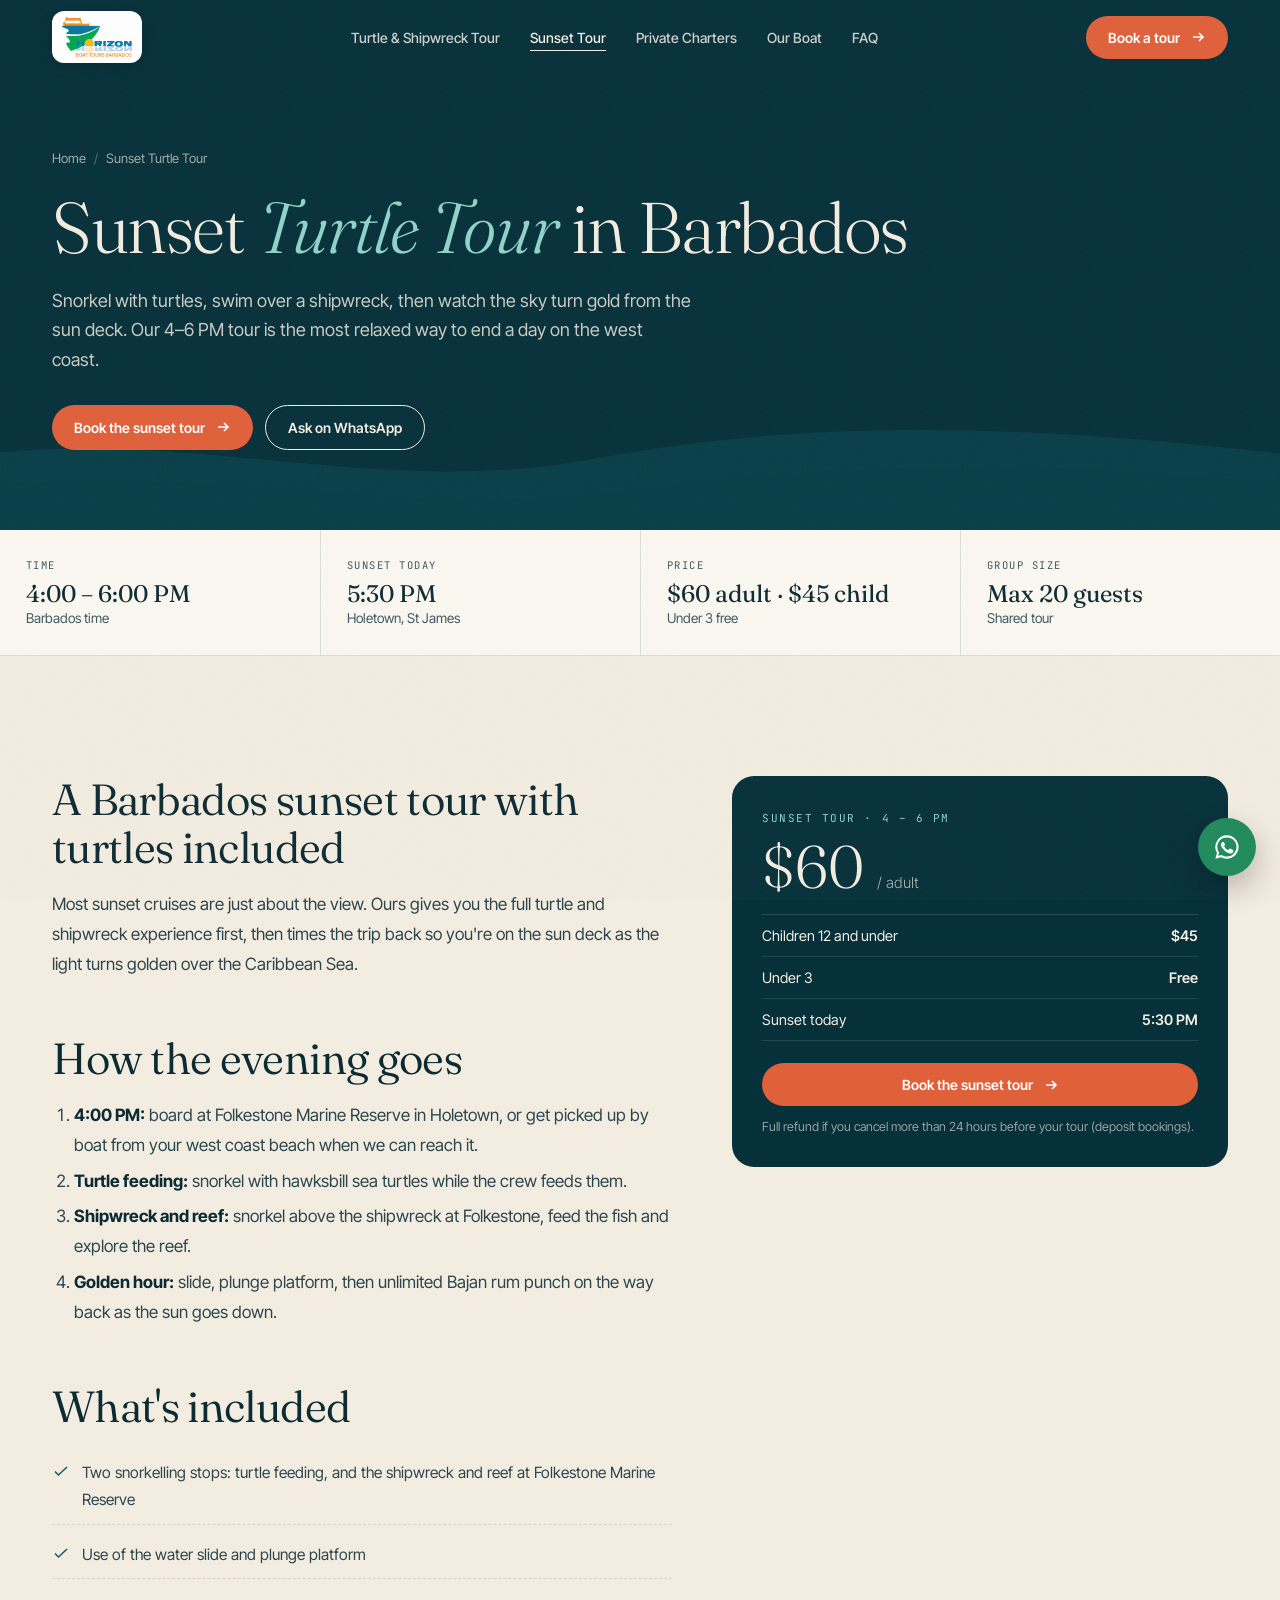
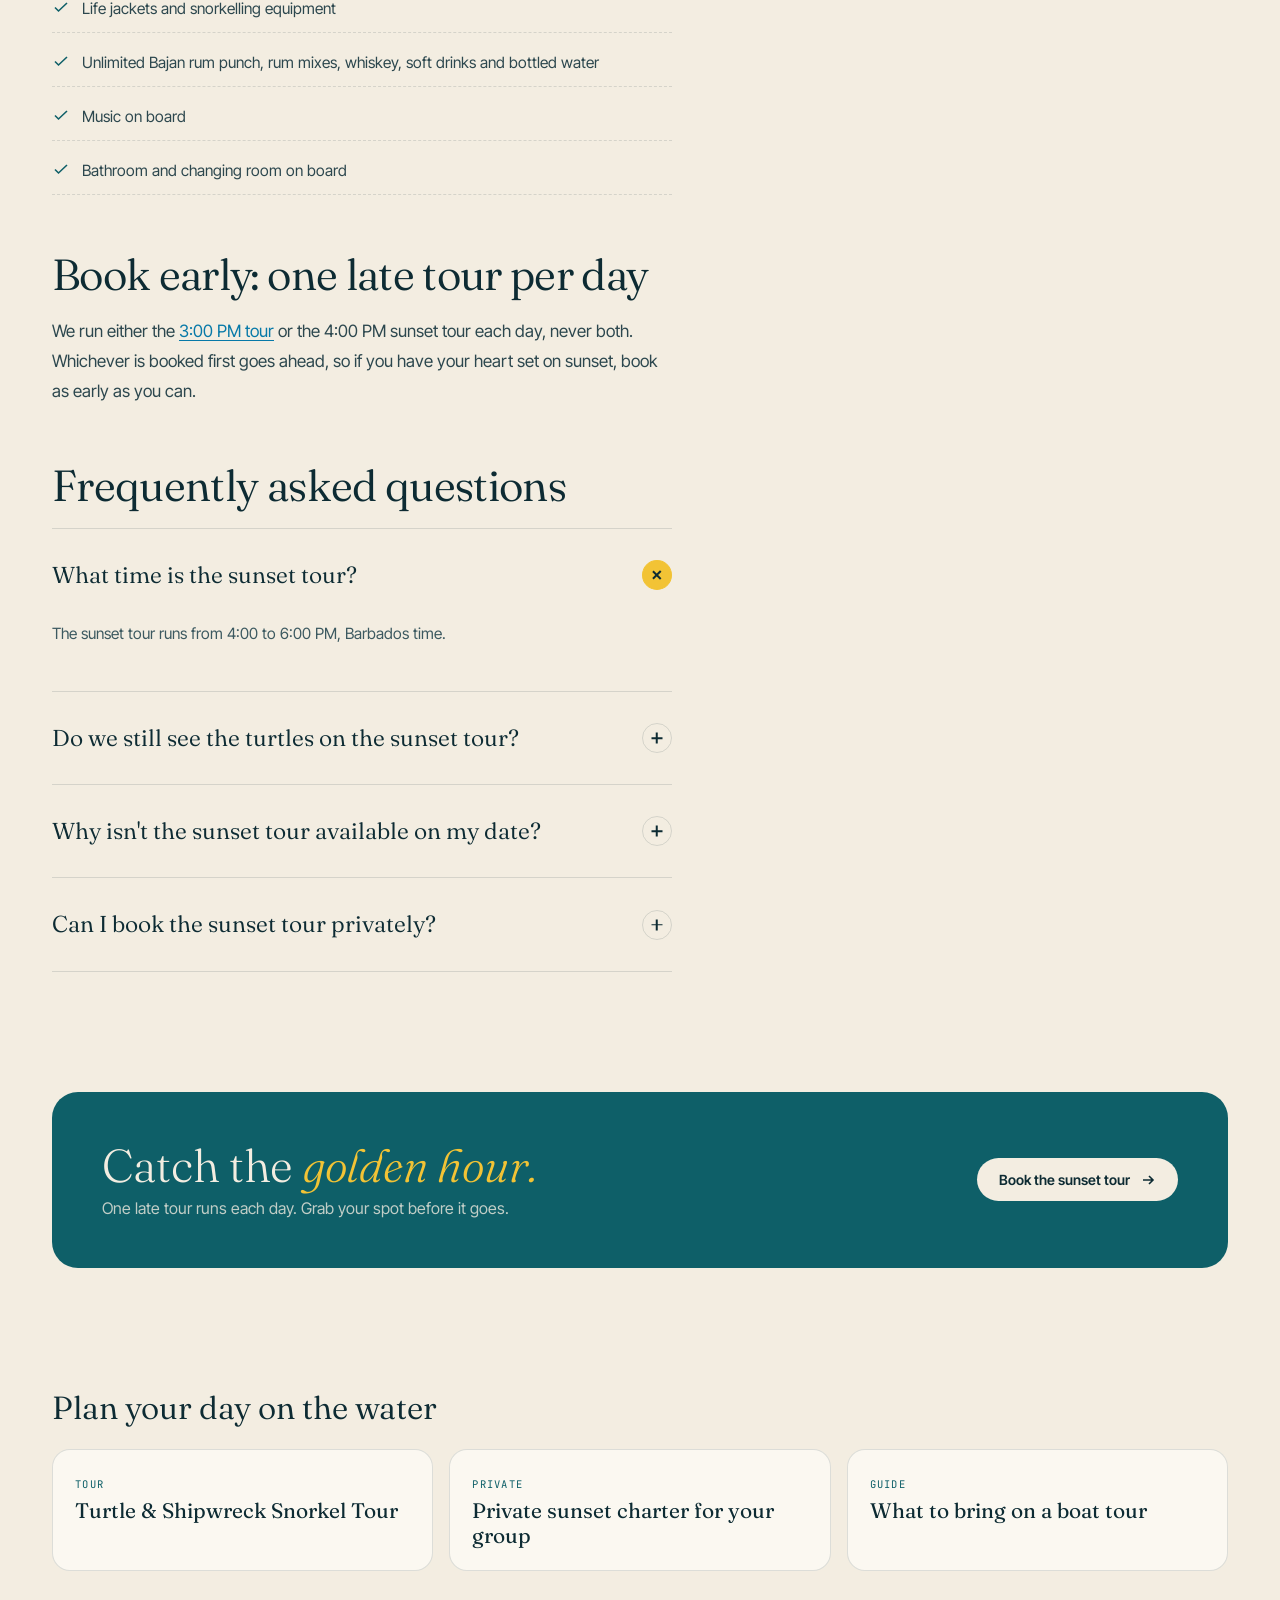
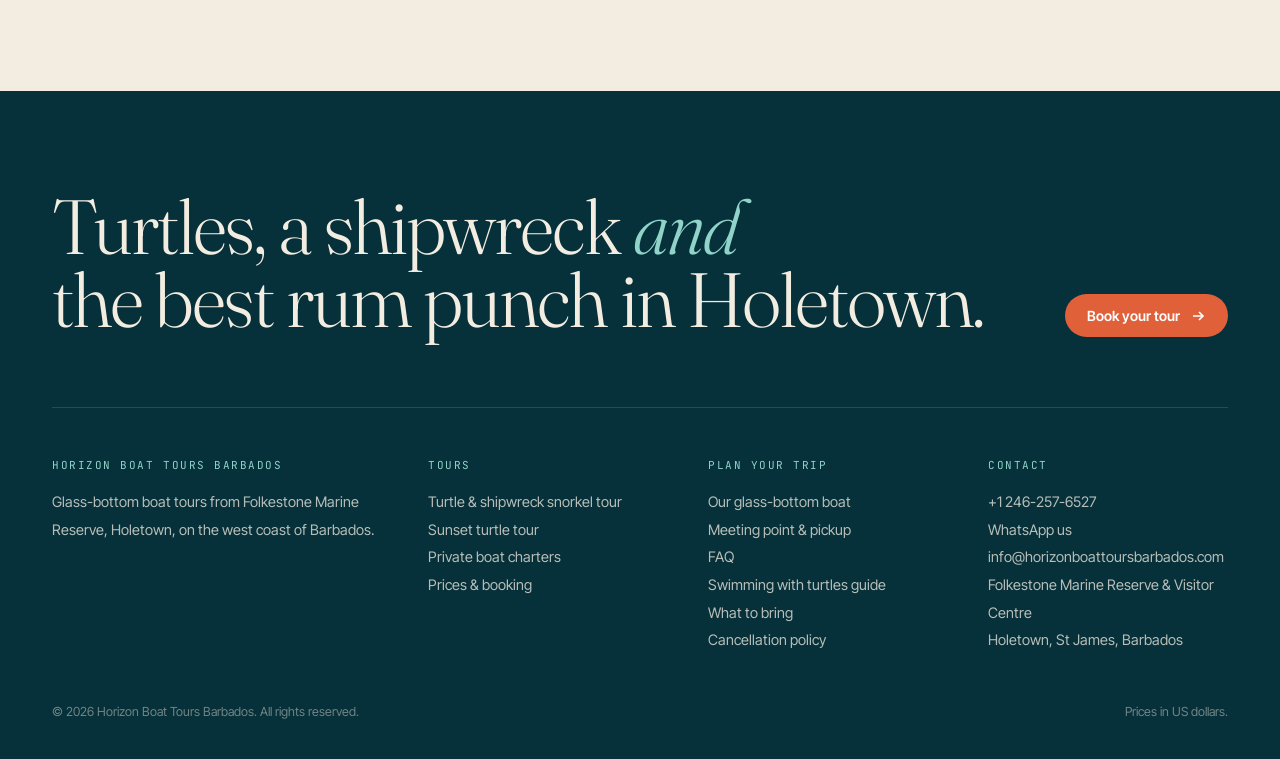
==== barbados-sunset-cruise/index.html @ 4009e737 "Add files via upload" ====
<!DOCTYPE html>
<html lang="en">
<head>
<meta charset="UTF-8">
<meta name="viewport" content="width=device-width, initial-scale=1">
<title>Sunset Boat Tour Barbados | Turtles &amp; Golden Hour, 4–6 PM</title>
<meta name="description" content="Barbados sunset boat tour from Holetown: snorkel with turtles and a shipwreck, then golden hour with unlimited rum punch. 4–6 PM, $60 per adult.">
<meta name="robots" content="noindex,follow">
<link rel="canonical" href="https://www.horizonboattoursbarbados.com/barbados-sunset-cruise/">
<meta property="og:type" content="website">
<meta property="og:site_name" content="Horizon Boat Tours Barbados">
<meta property="og:title" content="Sunset Boat Tour Barbados | Turtles &amp; Golden Hour, 4–6 PM">
<meta property="og:description" content="Barbados sunset boat tour from Holetown: snorkel with turtles and a shipwreck, then golden hour with unlimited rum punch. 4–6 PM, $60 per adult.">
<meta property="og:url" content="https://www.horizonboattoursbarbados.com/barbados-sunset-cruise/">
<meta property="og:image" content="https://www.horizonboattoursbarbados.com/assets/img/og-horizon-boat-tours-barbados.jpg">
<meta property="og:locale" content="en_US">
<meta name="twitter:card" content="summary_large_image">
<meta name="theme-color" content="#06303A">
<link rel="icon" href="../favicon.ico" sizes="any">
<link rel="icon" type="image/png" sizes="32x32" href="../assets/img/icon-32.png">
<link rel="apple-touch-icon" href="../assets/img/icon-180.png">
<link rel="manifest" href="../site.webmanifest">
<link rel="preconnect" href="https://fonts.googleapis.com">
<link rel="preconnect" href="https://fonts.gstatic.com" crossorigin>
<link href="https://fonts.googleapis.com/css2?family=Fraunces:ital,opsz,wght@0,9..144,300;0,9..144,350;0,9..144,400;1,9..144,300;1,9..144,350;1,9..144,400&family=Inter+Tight:wght@400;500;600&family=JetBrains+Mono:wght@400;500&display=swap" rel="stylesheet">
<link rel="stylesheet" href="../assets/css/style.css">
<script type="application/ld+json">{"@context": "https://schema.org", "@graph": [{"@type": "LocalBusiness", "@id": "https://www.horizonboattoursbarbados.com/#business", "name": "Horizon Boat Tours Barbados", "url": "https://www.horizonboattoursbarbados.com/", "logo": "https://www.horizonboattoursbarbados.com/assets/img/horizon-boat-tours-barbados-logo.png", "image": ["https://www.horizonboattoursbarbados.com/assets/img/glass-bottom-boat-holetown-barbados.jpg"], "description": "Glass-bottom boat tours in Holetown, Barbados: turtle feeding, shipwreck and reef snorkelling, sunset tours and private boat charters for up to 40 guests.", "telephone": "+12462576527", "email": "info@horizonboattoursbarbados.com", "priceRange": "$$", "address": {"@type": "PostalAddress", "streetAddress": "Folkestone Marine Reserve & Visitor Centre", "addressLocality": "Holetown", "addressRegion": "St James", "addressCountry": "BB"}, "geo": {"@type": "GeoCoordinates", "latitude": 13.1856, "longitude": -59.6406}, "areaServed": "West coast of Barbados"}, {"@type": "TouristTrip", "name": "Sunset Turtle & Snorkel Tour, Barbados", "description": "4–6 PM glass-bottom boat tour from Holetown with turtle feeding, shipwreck snorkelling and sunset on the sun deck.", "provider": {"@id": "https://www.horizonboattoursbarbados.com/#business"}, "url": "https://www.horizonboattoursbarbados.com/barbados-sunset-cruise/", "offers": [{"@type": "Offer", "name": "Adult", "price": "60", "priceCurrency": "USD", "url": "https://www.horizonboattoursbarbados.com/book/?tour=shared&slot=3"}, {"@type": "Offer", "name": "Child (12 and under)", "price": "45", "priceCurrency": "USD", "url": "https://www.horizonboattoursbarbados.com/book/?tour=shared&slot=3"}]}, {"@type": "BreadcrumbList", "itemListElement": [{"@type": "ListItem", "position": 1, "name": "Home", "item": "https://www.horizonboattoursbarbados.com/"}, {"@type": "ListItem", "position": 2, "name": "Sunset Turtle Tour", "item": "https://www.horizonboattoursbarbados.com/barbados-sunset-cruise/"}]}, {"@type": "FAQPage", "mainEntity": [{"@type": "Question", "name": "What time is the sunset tour?", "acceptedAnswer": {"@type": "Answer", "text": "The sunset tour runs from 4:00 to 6:00 PM, Barbados time."}}, {"@type": "Question", "name": "Do we still see the turtles on the sunset tour?", "acceptedAnswer": {"@type": "Answer", "text": "Yes. The sunset tour includes both snorkel stops: turtle feeding and the shipwreck and reef at Folkestone Marine Reserve."}}, {"@type": "Question", "name": "Why isn't the sunset tour available on my date?", "acceptedAnswer": {"@type": "Answer", "text": "The 3 PM tour and the 4 PM sunset tour can't run on the same day. If the 3 PM tour is already booked for your date, the sunset tour isn't available, so book early."}}, {"@type": "Question", "name": "Can I book the sunset tour privately?", "acceptedAnswer": {"@type": "Answer", "text": "Yes. Private charters can be timed for sunset. See our private charter prices."}}]}]}</script>
</head>
<body>
<a class="skip" href="#main">Skip to content</a>
<div class="toast" id="toast" role="status" aria-live="polite"></div>
<nav id="nav" aria-label="Main"><div class="wrap nav-in">
  <a href="../" class="logo-chip" aria-label="Horizon Boat Tours Barbados, home"><img src="../assets/img/logo-480.webp" alt="Horizon Boat Tours Barbados logo" width="480" height="274"></a>
  <div class="links"><a href="../barbados-turtle-snorkeling-tour/">Turtle & Shipwreck Tour</a><a href="../barbados-sunset-cruise/" aria-current="page">Sunset Tour</a><a href="../private-boat-charter-barbados/">Private Charters</a><a href="../glass-bottom-boat-barbados/">Our Boat</a><a href="../faq/">FAQ</a></div>
  <a href="../book/" class="btn btn-coral">Book a tour <svg viewBox="0 0 16 16" fill="none" stroke="currentColor" stroke-width="1.6" aria-hidden="true"><path d="M3 8h10M9 4l4 4-4 4"/></svg></a>
  <button class="burger" type="button" aria-label="Open menu" aria-expanded="false" aria-controls="mmenu"><i></i><i></i><i></i></button>
</div></nav>
<div class="mmenu" id="mmenu"><a href="../">Home</a><a href="../barbados-turtle-snorkeling-tour/">Turtle & Shipwreck Tour</a><a href="../barbados-sunset-cruise/">Sunset Tour</a><a href="../private-boat-charter-barbados/">Private Charters</a><a href="../glass-bottom-boat-barbados/">Our Boat</a><a href="../faq/">FAQ</a><a href="../folkestone-marine-reserve-meeting-point/">Meeting Point</a><a href="../guides/swimming-with-turtles-barbados/">Turtle guide</a><a href="../book/" class="btn btn-coral">Book a tour <svg viewBox="0 0 16 16" fill="none" stroke="currentColor" stroke-width="1.6" aria-hidden="true"><path d="M3 8h10M9 4l4 4-4 4"/></svg></a></div>
<main id="main">
<header class="phero"><svg class="bgw" viewBox="0 0 1440 160" preserveAspectRatio="none" aria-hidden="true"><path class="wave" d="M-60 90 C 180 50, 420 130, 660 90 S 1140 50, 1500 90 L1500 160 L-60 160 Z" fill="#0E5F68" opacity=".6"/><path class="wave" d="M-60 120 C 200 90, 460 150, 720 120 S 1200 90, 1500 120 L1500 160 L-60 160 Z" fill="#0A4A52"/></svg><div class="wrap"><div><nav class="bc" aria-label="Breadcrumb"><ol class="crumbs"><li><a href="../">Home</a></li><li aria-current="page">Sunset Turtle Tour</li></ol></nav><h1>Sunset <em>Turtle Tour</em> in Barbados</h1><p class="lede">Snorkel with turtles, swim over a shipwreck, then watch the sky turn gold from the sun deck. Our 4–6 PM tour is the most relaxed way to end a day on the west coast.</p><div class=ctas><a href="../book/?tour=shared&slot=3" class="btn btn-coral">Book the sunset tour <svg viewBox="0 0 16 16" fill="none" stroke="currentColor" stroke-width="1.6" aria-hidden="true"><path d="M3 8h10M9 4l4 4-4 4"/></svg></a><a href="#" data-wa class="btn btn-line">Ask on WhatsApp</a></div></div></div></header><section class="facts">
 <div><small>Time</small><b>4:00 – 6:00 PM</b><span>Barbados time</span></div>
 <div><small>Sunset today</small><b data-sunset>--:--</b><span>Holetown, St James</span></div>
 <div><small>Price</small><b>$60 adult · $45 child</b><span>Under 3 free</span></div>
 <div><small>Group size</small><b>Max 20 guests</b><span>Shared tour</span></div>
</section>
<section class="sec"><div class="wrap two-col">
 <article class="prose">
  <h2>A Barbados sunset tour with turtles included</h2>
  <p>Most sunset cruises are just about the view. Ours gives you the full turtle and shipwreck experience first, then times the trip back so you're on the sun deck as the light turns golden over the Caribbean Sea.</p>
  <h2>How the evening goes</h2>
  <ol>
   <li><strong>4:00 PM:</strong> board at Folkestone Marine Reserve in Holetown, or get picked up by boat from your west coast beach when we can reach it.</li>
   <li><strong>Turtle feeding:</strong> snorkel with hawksbill sea turtles while the crew feeds them.</li>
   <li><strong>Shipwreck and reef:</strong> snorkel above the shipwreck at Folkestone, feed the fish and explore the reef.</li>
   <li><strong>Golden hour:</strong> slide, plunge platform, then unlimited Bajan rum punch on the way back as the sun goes down.</li>
  </ol>
  <h2>What's included</h2>
  <ul class="ticks"><li><svg viewBox="0 0 18 18" fill="none" stroke="currentColor" stroke-width="1.6" aria-hidden="true"><path d="M3 9.5l3.5 3.5L15 5"/></svg><span>Two snorkelling stops: turtle feeding, and the shipwreck and reef at Folkestone Marine Reserve</span></li><li><svg viewBox="0 0 18 18" fill="none" stroke="currentColor" stroke-width="1.6" aria-hidden="true"><path d="M3 9.5l3.5 3.5L15 5"/></svg><span>Use of the water slide and plunge platform</span></li><li><svg viewBox="0 0 18 18" fill="none" stroke="currentColor" stroke-width="1.6" aria-hidden="true"><path d="M3 9.5l3.5 3.5L15 5"/></svg><span>Life jackets and snorkelling equipment</span></li><li><svg viewBox="0 0 18 18" fill="none" stroke="currentColor" stroke-width="1.6" aria-hidden="true"><path d="M3 9.5l3.5 3.5L15 5"/></svg><span>Unlimited Bajan rum punch, rum mixes, whiskey, soft drinks and bottled water</span></li><li><svg viewBox="0 0 18 18" fill="none" stroke="currentColor" stroke-width="1.6" aria-hidden="true"><path d="M3 9.5l3.5 3.5L15 5"/></svg><span>Music on board</span></li><li><svg viewBox="0 0 18 18" fill="none" stroke="currentColor" stroke-width="1.6" aria-hidden="true"><path d="M3 9.5l3.5 3.5L15 5"/></svg><span>Bathroom and changing room on board</span></li></ul>
  <h2>Book early: one late tour per day</h2>
  <p>We run either the <a href="../barbados-turtle-snorkeling-tour/">3:00 PM tour</a> or the 4:00 PM sunset tour each day, never both. Whichever is booked first goes ahead, so if you have your heart set on sunset, book as early as you can.</p>
  <h2>Frequently asked questions</h2>
  <div class="faq"><div class="qa"><button type="button">What time is the sunset tour?<i aria-hidden="true"></i></button><div class="a"><div><p>The sunset tour runs from 4:00 to 6:00 PM, Barbados time.</p></div></div></div><div class="qa"><button type="button">Do we still see the turtles on the sunset tour?<i aria-hidden="true"></i></button><div class="a"><div><p>Yes. The sunset tour includes both snorkel stops: turtle feeding and the shipwreck and reef at Folkestone Marine Reserve.</p></div></div></div><div class="qa"><button type="button">Why isn&#x27;t the sunset tour available on my date?<i aria-hidden="true"></i></button><div class="a"><div><p>The 3 PM tour and the 4 PM sunset tour can't run on the same day. If the 3 PM tour is already booked for your date, the sunset tour isn't available, so book early.</p></div></div></div><div class="qa"><button type="button">Can I book the sunset tour privately?<i aria-hidden="true"></i></button><div class="a"><div><p>Yes. Private charters can be timed for sunset. See our private charter prices.</p></div></div></div></div>
 </article>
 <aside class="side">
  <div class="price-card rv"><span class="mono">Sunset tour · 4 – 6 PM</span><div class="big">$60 <small>/ adult</small></div>
   <ul><li><span>Children 12 and under</span><b>$45</b></li><li><span>Under 3</span><b>Free</b></li><li><span>Sunset today</span><b data-sunset>--:--</b></li></ul>
   <a href="../book/?tour=shared&slot=3" class="btn btn-coral">Book the sunset tour <svg viewBox="0 0 16 16" fill="none" stroke="currentColor" stroke-width="1.6" aria-hidden="true"><path d="M3 8h10M9 4l4 4-4 4"/></svg></a><p class="note">Full refund if you cancel more than 24 hours before your tour (deposit bookings).</p></div>
 </aside>
</div></section><section class="sec" style="padding-top:0"><div class="wrap"><div class="cta-band rv"><div><h2>Catch the <em>golden hour.</em></h2><p>One late tour runs each day. Grab your spot before it goes.</p></div><a href="../book/?tour=shared&slot=3" class="btn" style="background:var(--sand);color:var(--ink)">Book the sunset tour <svg viewBox="0 0 16 16" fill="none" stroke="currentColor" stroke-width="1.6" aria-hidden="true"><path d="M3 8h10M9 4l4 4-4 4"/></svg></a></div></div></section><section class="sec" style="padding-top:0"><div class="wrap"><h2 class="sr" style="font-family:var(--serif);font-weight:350;font-size:32px;margin-bottom:22px">Plan your day on the water</h2><div class="related"><a href="../barbados-turtle-snorkeling-tour/"><small>Tour</small><b>Turtle &amp; Shipwreck Snorkel Tour</b></a><a href="../private-boat-charter-barbados/"><small>Private</small><b>Private sunset charter for your group</b></a><a href="../guides/what-to-bring-on-a-boat-tour-in-barbados/"><small>Guide</small><b>What to bring on a boat tour</b></a></div></div></section>
</main>
<footer><div class="wrap">
  <div class="f-cta"><h2>Turtles, a shipwreck <em>and</em><br>the best rum punch in Holetown.</h2>
    <a href="../book/" class="btn btn-coral">Book your tour <svg viewBox="0 0 16 16" fill="none" stroke="currentColor" stroke-width="1.6" aria-hidden="true"><path d="M3 8h10M9 4l4 4-4 4"/></svg></a></div>
  <div class="f-grid">
    <div><h5>Horizon Boat Tours Barbados</h5><p>Glass-bottom boat tours from Folkestone Marine Reserve, Holetown, on the west coast of Barbados.</p></div>
    <div><h5>Tours</h5><a href="../barbados-turtle-snorkeling-tour/">Turtle &amp; shipwreck snorkel tour</a><a href="../barbados-sunset-cruise/">Sunset turtle tour</a><a href="../private-boat-charter-barbados/">Private boat charters</a><a href="../book/">Prices &amp; booking</a></div>
    <div><h5>Plan your trip</h5><a href="../glass-bottom-boat-barbados/">Our glass-bottom boat</a><a href="../folkestone-marine-reserve-meeting-point/">Meeting point &amp; pickup</a><a href="../faq/">FAQ</a><a href="../guides/swimming-with-turtles-barbados/">Swimming with turtles guide</a><a href="../guides/what-to-bring-on-a-boat-tour-in-barbados/">What to bring</a><a href="../cancellation-policy/">Cancellation policy</a></div>
    <div><h5>Contact</h5><a href="tel:+12462576527">+1 246-257-6527</a><a href="#" data-wa>WhatsApp us</a><a href="mailto:info@horizonboattoursbarbados.com">info@horizonboattoursbarbados.com</a><p>Folkestone Marine Reserve &amp; Visitor Centre<br>Holetown, St James, Barbados</p></div>
  </div>
  <div class="f-bot"><span>© 2026 Horizon Boat Tours Barbados. All rights reserved.</span><span>Prices in US dollars.</span></div>
</div></footer>
<a class="fab" href="#" data-wa aria-label="Chat with us on WhatsApp"><svg viewBox="0 0 24 24" fill="currentColor" aria-hidden="true"><path d="M12 2a10 10 0 0 0-8.6 15.1L2 22l5-1.3A10 10 0 1 0 12 2zm0 18.2c-1.5 0-3-.4-4.3-1.2l-.3-.2-3 .8.8-2.9-.2-.3A8.2 8.2 0 1 1 12 20.2zm4.5-6.1c-.2-.1-1.5-.7-1.7-.8-.2-.1-.4-.1-.6.1l-.8 1c-.1.2-.3.2-.5.1a6.7 6.7 0 0 1-3.3-2.9c-.3-.4.2-.4.7-1.3.1-.2 0-.3 0-.4l-.8-1.8c-.2-.5-.4-.4-.6-.4h-.5a1 1 0 0 0-.7.3 3 3 0 0 0-.9 2.2 5.2 5.2 0 0 0 1.1 2.7 11.8 11.8 0 0 0 4.5 4c1.7.7 2.3.8 3.2.6.5-.1 1.5-.6 1.7-1.2.2-.6.2-1.1.2-1.2-.1-.1-.3-.2-.5-.3z"/></svg></a>
<div class="mbar">
  <a href="../book/" class="p"><svg viewBox="0 0 20 20" fill="none" stroke="currentColor" stroke-width="1.6" aria-hidden="true"><rect x="3" y="4" width="14" height="13" rx="2"/><path d="M3 8h14M7 2v4M13 2v4"/></svg>Book</a>
  <a href="#" data-wa><svg viewBox="0 0 24 24" fill="currentColor" aria-hidden="true"><path d="M12 2a10 10 0 0 0-8.6 15.1L2 22l5-1.3A10 10 0 1 0 12 2zm0 18.2c-1.5 0-3-.4-4.3-1.2l-.3-.2-3 .8.8-2.9-.2-.3A8.2 8.2 0 1 1 12 20.2zm4.5-6.1c-.2-.1-1.5-.7-1.7-.8-.2-.1-.4-.1-.6.1l-.8 1c-.1.2-.3.2-.5.1a6.7 6.7 0 0 1-3.3-2.9c-.3-.4.2-.4.7-1.3.1-.2 0-.3 0-.4l-.8-1.8c-.2-.5-.4-.4-.6-.4h-.5a1 1 0 0 0-.7.3 3 3 0 0 0-.9 2.2 5.2 5.2 0 0 0 1.1 2.7 11.8 11.8 0 0 0 4.5 4c1.7.7 2.3.8 3.2.6.5-.1 1.5-.6 1.7-1.2.2-.6.2-1.1.2-1.2-.1-.1-.3-.2-.5-.3z"/></svg>WhatsApp</a>
  <a href="tel:+12462576527"><svg viewBox="0 0 20 20" fill="none" stroke="currentColor" stroke-width="1.6" aria-hidden="true"><path d="M5 2h3l1.5 4-2 1.5a10 10 0 0 0 5 5l1.5-2 4 1.5v3a2 2 0 0 1-2 2A15 15 0 0 1 3 4a2 2 0 0 1 2-2z"/></svg>Call</a>
</div>
<script src="../assets/js/main.js" defer></script>
</body>
</html>
---- assets/css/style.css ----
:root{
  --sand:#F3EDE1; --paper:#FBF8F1; --ink:#0D2B33; --ink2:#3C5960; --deep:#06303A; --sea:#0E5F68;
  --glass:#8FD3C9; --coral:#E0603A; --tower:#F2C335; --line:rgba(13,43,51,.13);
  --serif:'Fraunces',Georgia,serif; --sans:'Inter Tight',system-ui,sans-serif; --mono:'JetBrains Mono',ui-monospace,monospace;
}
*{box-sizing:border-box;margin:0;padding:0}
html{scroll-behavior:smooth}
body{font-family:var(--sans);color:var(--ink);background:var(--sand);-webkit-font-smoothing:antialiased;overflow-x:hidden}
body::after{content:"";position:fixed;inset:0;pointer-events:none;z-index:300;opacity:.05;
  background-image:url("data:image/svg+xml,%3Csvg xmlns='http://www.w3.org/2000/svg' width='160' height='160'%3E%3Cfilter id='n'%3E%3CfeTurbulence type='fractalNoise' baseFrequency='.9' numOctaves='2' stitchTiles='stitch'/%3E%3C/filter%3E%3Crect width='100%25' height='100%25' filter='url(%23n)'/%3E%3C/svg%3E")}
a{color:inherit;text-decoration:none}
button{font:inherit;cursor:pointer;border:0;background:none;color:inherit}
.mono{font-family:var(--mono);font-size:11px;letter-spacing:.14em;text-transform:uppercase}
.wrap{max-width:1240px;margin:0 auto;padding:0 32px}
em{font-style:italic}

/* nav */
nav{position:fixed;top:0;left:0;right:0;z-index:100;transition:background .35s,box-shadow .35s,color .35s;color:var(--sand)}
nav.solid{background:rgba(251,248,241,.94);backdrop-filter:blur(10px);color:var(--ink);box-shadow:0 1px 0 var(--line)}
.nav-in{display:flex;align-items:center;justify-content:space-between;height:74px}
.brand{display:flex;flex-direction:column;line-height:1}
.brand b{font-family:var(--serif);font-style:italic;font-weight:400;font-size:28px;letter-spacing:-.01em}
.brand small{font-family:var(--mono);font-size:9px;letter-spacing:.2em;opacity:.7;margin-top:5px}
.links{display:flex;gap:30px;font-size:14px;font-weight:500}
.links a{position:relative;opacity:.85}
.links a::after{content:"";position:absolute;left:0;right:0;bottom:-5px;height:1px;background:currentColor;transform:scaleX(0);transform-origin:left;transition:transform .3s}
.links a:hover::after{transform:scaleX(1)}
.btn{display:inline-flex;align-items:center;gap:10px;padding:13px 22px;border-radius:999px;font-weight:600;font-size:14px;transition:transform .25s,background .25s,color .25s}
.btn:hover{transform:translateY(-2px)}
.btn-coral{background:var(--coral);color:#fff}
.btn-line{border:1px solid currentColor}
.btn svg{width:16px;height:16px}

/* hero */
.hero{position:relative;height:100svh;min-height:680px;max-height:1000px;overflow:hidden;background:var(--deep);color:var(--sand);touch-action:pan-y}
.layer{position:absolute;inset:0;width:100%;height:100%}
.under{clip-path:circle(var(--r,150px) at var(--lx,70%) var(--ly,55%))}
.ring{position:absolute;left:0;top:0;width:calc(var(--r,150px)*2);height:calc(var(--r,150px)*2);margin:calc(var(--r,150px)*-1) 0 0 calc(var(--r,150px)*-1);
  border-radius:50%;pointer-events:none;transform:translate(var(--lx,70%),var(--ly,55%));
  box-shadow:0 0 0 1px rgba(243,237,225,.55),0 0 0 9px rgba(6,48,58,.55),0 0 0 10px rgba(243,237,225,.25),inset 0 0 40px rgba(0,0,0,.35),0 30px 60px rgba(0,0,0,.35)}
.ring i{position:absolute;width:5px;height:5px;border-radius:50%;background:rgba(243,237,225,.7);left:50%;top:50%}
.ring .tag{position:absolute;top:calc(100% + 22px);left:50%;transform:translateX(-50%);white-space:nowrap;color:rgba(243,237,225,.75)}
.hero-shade{position:absolute;inset:0;pointer-events:none;background:linear-gradient(90deg,rgba(4,30,37,.82) 0%,rgba(4,30,37,.45) 42%,rgba(4,30,37,0) 65%),linear-gradient(0deg,rgba(4,30,37,.7),rgba(4,30,37,0) 30%)}
.hero-in{position:relative;z-index:3;height:100%;display:flex;flex-direction:column;justify-content:center;pointer-events:none}
.hero-in *{pointer-events:auto}
.eyebrow{display:flex;align-items:center;gap:12px;color:var(--glass)}
.eyebrow::before{content:"";width:34px;height:1px;background:currentColor}
.hero h1{font-family:var(--serif);font-weight:300;font-size:clamp(46px,7vw,104px);line-height:.95;letter-spacing:-.025em;margin:22px 0 26px;max-width:720px}
.hero h1 em{color:var(--glass);font-weight:350}
.hero h1 .ln{display:block;overflow:hidden}
.hero h1 .ln span{display:block;transform:translateY(105%);transition:transform 1.1s cubic-bezier(.2,.7,.1,1)}
.ready .hero h1 .ln span{transform:none}
.hero h1 .ln:nth-child(2) span{transition-delay:.12s}
.hero p.lede{max-width:470px;font-size:17px;line-height:1.6;color:rgba(243,237,225,.82)}
.hero .ctas{display:flex;gap:12px;margin-top:34px;flex-wrap:wrap}
.hero-stats{position:absolute;left:0;right:0;bottom:0;z-index:3;border-top:1px solid rgba(243,237,225,.18)}
.hero-stats .wrap{display:grid;grid-template-columns:repeat(4,1fr)}
.hs{padding:22px 0;border-right:1px solid rgba(243,237,225,.12);padding-left:22px}
.hs:first-child{padding-left:0}.hs:last-child{border:0}
.hs b{font-family:var(--serif);font-weight:350;font-size:30px;display:block}
.hs>span{font-size:12.5px;color:rgba(243,237,225,.65)}
.stars{color:var(--tower);letter-spacing:2px;font-size:13px}

/* svg animations */
.wave{animation:wv 9s ease-in-out infinite alternate}
.wave:nth-child(2n){animation-duration:12s;animation-direction:alternate-reverse}
@keyframes wv{from{transform:translateX(-40px)}to{transform:translateX(40px)}}
.glint{animation:tw 3.2s ease-in-out infinite;transform-box:fill-box;transform-origin:center}
@keyframes tw{0%,100%{opacity:0;transform:scale(.4)}50%{opacity:.9;transform:scale(1)}}
.ray{transform-box:view-box;animation:sway 8s ease-in-out infinite alternate}
.ray:nth-child(2){animation-duration:11s}.ray:nth-child(3){animation-duration:13s}
@keyframes sway{from{transform:skewX(-4deg)}to{transform:skewX(5deg)}}
.caus{animation:cs 14s linear infinite}
@keyframes cs{from{transform:translate(0,0)}to{transform:translate(-120px,-60px)}}
.turtle{animation:swim 34s linear infinite}
.turtle .bob{animation:bob 4s ease-in-out infinite}
.flip-f{transform-box:fill-box;transform-origin:15% 20%;animation:flap 2.6s ease-in-out infinite}
.flip-b{transform-box:fill-box;transform-origin:20% 20%;animation:flap 2.6s ease-in-out infinite reverse}
@keyframes swim{from{transform:translate(-260px,0)}to{transform:translate(1700px,-60px)}}
@keyframes bob{0%,100%{transform:translateY(0) rotate(-2deg)}50%{transform:translateY(-14px) rotate(2deg)}}
@keyframes flap{0%,100%{transform:rotate(-14deg)}50%{transform:rotate(18deg)}}
.turtle2{animation:swim2 52s linear infinite;animation-delay:-20s}
@keyframes swim2{from{transform:translate(1600px,0) scale(-1,1)}to{transform:translate(-300px,40px) scale(-1,1)}}
.school{animation:school 22s linear infinite}
@keyframes school{from{transform:translateX(1600px)}to{transform:translateX(-400px)}}
.fish{animation:fw 1.2s ease-in-out infinite alternate}
@keyframes fw{to{transform:translateY(5px)}}
.bub{animation:bub 7s linear infinite}
@keyframes bub{0%{transform:translateY(0);opacity:0}10%{opacity:.7}100%{transform:translateY(-620px);opacity:0}}
.fan{transform-box:fill-box;transform-origin:50% 100%;animation:fan 5s ease-in-out infinite alternate}
@keyframes fan{from{transform:rotate(-3deg)}to{transform:rotate(3deg)}}

/* marquee */
.marq{background:var(--tower);color:var(--ink);overflow:hidden;white-space:nowrap;padding:14px 0;border-bottom:1px solid rgba(0,0,0,.08)}
.marq div{display:inline-block;animation:mq 38s linear infinite}
.marq span{font-family:var(--mono);font-size:12px;letter-spacing:.18em;text-transform:uppercase;margin:0 26px}
.marq span.s{opacity:.5;margin:0}
@keyframes mq{to{transform:translateX(-50%)}}

/* sections */
section{position:relative}
.sec{padding:120px 0}
.sh{display:grid;grid-template-columns:1fr 1.25fr;gap:60px;align-items:end;margin-bottom:60px}
.sh h2{font-family:var(--serif);font-weight:300;font-size:clamp(38px,4.6vw,64px);line-height:1;letter-spacing:-.02em}
.sh h2 em{color:var(--sea)}
.sh p{color:var(--ink2);font-size:16.5px;line-height:1.65;max-width:520px}
.num{font-family:var(--mono);font-size:11px;letter-spacing:.14em;color:var(--sea);display:block;margin-bottom:18px}
.rv{opacity:0;transform:translateY(28px);transition:opacity .9s ease,transform .9s cubic-bezier(.2,.7,.2,1)}
.rv.in{opacity:1;transform:none}

/* direct */
.direct{background:var(--paper);border-bottom:1px solid var(--line)}
.direct .wrap{display:grid;grid-template-columns:1.1fr 1fr 1fr;align-items:stretch}
.dc{padding:46px 36px;border-left:1px solid var(--line)}
.dc:first-child{border:0;padding-left:0}
.dc h3{font-family:var(--serif);font-weight:350;font-size:30px;line-height:1.1}
.dc h3 em{color:var(--coral)}
.dc .mono{color:var(--ink2);display:block;margin-bottom:14px}
.dc .price{font-family:var(--serif);font-size:56px;font-weight:300;line-height:1}
.dc .price s{opacity:.35;text-decoration-thickness:2px}
.dc p{font-size:14px;color:var(--ink2);margin-top:12px;line-height:1.55}
.dc.win{background:var(--deep);color:var(--sand)}
.dc.win .mono,.dc.win p{color:rgba(243,237,225,.7)}
.dc.win .price{color:var(--glass)}

/* departures board */
.board{background:var(--deep);color:var(--sand);border-radius:22px;overflow:hidden}
.board-top{display:flex;justify-content:space-between;align-items:center;padding:22px 30px;border-bottom:1px solid rgba(243,237,225,.12);gap:20px;flex-wrap:wrap}
.board-top .mono{color:var(--glass)}
.clock{font-family:var(--mono);font-size:13px;color:rgba(243,237,225,.75)}
.clock b{color:var(--tower);font-weight:500}
.row{display:grid;grid-template-columns:110px 1.6fr 1fr 110px 150px;align-items:center;padding:24px 30px;border-bottom:1px solid rgba(243,237,225,.08);transition:background .3s}
.row:hover{background:rgba(143,211,201,.06)}
.row .t{font-family:var(--mono);font-size:22px;color:var(--tower)}
.row h4{font-family:var(--serif);font-weight:350;font-size:24px}
.row small{display:block;font-size:13px;color:rgba(243,237,225,.6);margin-top:3px}
.row .du{font-family:var(--mono);font-size:12px;color:rgba(243,237,225,.65);letter-spacing:.08em}
.row .pr{font-family:var(--serif);font-size:26px}
.row .pr small{font-family:var(--sans);display:inline;font-size:12px}
.row .bk{justify-self:end;padding:10px 18px;border-radius:999px;border:1px solid rgba(243,237,225,.35);font-size:13px;font-weight:600;transition:.25s}
.row .bk:hover{background:var(--coral);border-color:var(--coral)}
.row.next{background:rgba(242,195,53,.07)}
.pill{display:inline-block;font-family:var(--mono);font-size:10px;letter-spacing:.12em;padding:4px 8px;border-radius:4px;background:var(--tower);color:var(--ink);margin-left:10px;vertical-align:middle}
.board-foot{padding:16px 30px;font-size:12px;color:rgba(243,237,225,.5)}
.quote-grid{display:grid;grid-template-columns:1.2fr 1fr 1fr 1fr;gap:16px;margin-top:16px}
.qc{background:var(--paper);border:1px solid var(--line);border-radius:18px;padding:26px;display:flex;flex-direction:column;gap:10px;transition:transform .3s,box-shadow .3s}
.qc:hover{transform:translateY(-4px);box-shadow:0 18px 40px rgba(13,43,51,.08)}
.qc.big{background:var(--sea);color:var(--sand);border:0}
.qc h4{font-family:var(--serif);font-weight:400;font-size:23px;line-height:1.1}
.qc p{font-size:13.5px;color:var(--ink2);line-height:1.5;flex:1}
.qc.big p{color:rgba(243,237,225,.75)}
.qc .from{font-family:var(--serif);font-size:30px}
.qc a.q{font-size:13px;font-weight:600;display:inline-flex;gap:8px;align-items:center;border-bottom:1px solid currentColor;align-self:flex-start;padding-bottom:2px}

/* route */
.route{background:var(--paper)}
.route-grid{display:grid;grid-template-columns:1fr 1.15fr;gap:60px;align-items:center}
.steps{list-style:none;counter-reset:s}
.steps li{display:grid;grid-template-columns:54px 1fr;gap:16px;padding:20px 0;border-top:1px solid var(--line);opacity:.38;transition:opacity .5s}
.steps li.on{opacity:1}
.steps li .n{font-family:var(--mono);font-size:12px;color:var(--sea);padding-top:6px}
.steps li h4{font-family:var(--serif);font-weight:400;font-size:24px}
.steps li p{font-size:14.5px;color:var(--ink2);margin-top:5px;line-height:1.55}
.map{position:relative;border-radius:24px;overflow:hidden;background:#0F5A64;aspect-ratio:1/1.02}
.map svg{width:100%;height:100%;display:block}

/* included */
.inc-grid{display:grid;grid-template-columns:1fr 1fr 1fr;gap:0;border-top:1px solid var(--line)}
.inc{padding:36px 30px 36px 0;border-right:1px solid var(--line)}
.inc+.inc{padding-left:30px}
.inc:last-child{border:0}
.inc h3{font-family:var(--serif);font-weight:350;font-size:28px;margin-bottom:20px}
.inc ul{list-style:none}
.inc li{display:flex;gap:12px;align-items:flex-start;font-size:15px;padding:9px 0;border-bottom:1px dashed var(--line)}
.inc li svg{flex:none;width:18px;height:18px;margin-top:1px;color:var(--sea)}
.inc .note{font-size:13px;color:var(--ink2);margin-top:16px;line-height:1.5}

/* booking */
.book{background:var(--deep);color:var(--sand)}
.book .sh h2 em{color:var(--glass)}
.book .sh p{color:rgba(243,237,225,.7)}
.bk-grid{display:grid;grid-template-columns:1.35fr 1fr;gap:24px}
.panel{background:rgba(243,237,225,.05);border:1px solid rgba(243,237,225,.12);border-radius:22px;padding:34px}
.seg{display:inline-flex;background:rgba(0,0,0,.25);border-radius:999px;padding:5px;margin-bottom:30px}
.seg button{padding:11px 22px;border-radius:999px;font-size:14px;font-weight:600;color:rgba(243,237,225,.7);transition:.3s}
.seg button.on{background:var(--sand);color:var(--ink)}
.fld{margin-bottom:24px}
.fld label.l{display:block;margin-bottom:10px;color:rgba(243,237,225,.6)}
.chips{display:flex;flex-wrap:wrap;gap:8px}
.chip{padding:11px 16px;border-radius:12px;border:1px solid rgba(243,237,225,.18);font-size:14px;transition:.25s;text-align:left}
.chip small{display:block;font-family:var(--mono);font-size:10.5px;opacity:.6;margin-top:3px;letter-spacing:.06em}
.chip.on{background:var(--glass);border-color:var(--glass);color:var(--ink)}
.two{display:grid;grid-template-columns:1fr 1fr;gap:16px}
input[type=date],select,input[type=text]{width:100%;background:rgba(0,0,0,.22);border:1px solid rgba(243,237,225,.18);border-radius:12px;padding:13px 14px;color:var(--sand);font:inherit;font-size:14.5px;color-scheme:dark}
select option{color:#000}
.step{display:flex;align-items:center;justify-content:space-between;background:rgba(0,0,0,.22);border:1px solid rgba(243,237,225,.18);border-radius:12px;padding:6px}
.step button{width:38px;height:38px;border-radius:9px;background:rgba(243,237,225,.08);font-size:18px}
.step button:hover{background:rgba(243,237,225,.18)}
.step b{font-family:var(--mono);font-size:16px;font-weight:500}
.step-l{font-size:12.5px;color:rgba(243,237,225,.55);margin:6px 2px 0}
input[type=range]{width:100%;accent-color:var(--tower)}
.chk{display:flex;gap:12px;align-items:center;padding:12px 0;border-bottom:1px dashed rgba(243,237,225,.14);font-size:14.5px;cursor:pointer}
.chk input{width:18px;height:18px;accent-color:var(--glass)}
.chk span.r{margin-left:auto;font-family:var(--mono);font-size:11px;color:rgba(243,237,225,.5)}
.sum{background:var(--sand);color:var(--ink);border-radius:22px;padding:34px;display:flex;flex-direction:column;position:sticky;top:96px;align-self:start}
.sum .mono{color:var(--ink2)}
.sum h3{font-family:var(--serif);font-weight:350;font-size:30px;margin:10px 0 22px;line-height:1.1}
.sum dl{display:grid;grid-template-columns:auto 1fr;gap:10px 16px;font-size:14.5px;padding:18px 0;border-top:1px solid var(--line);border-bottom:1px solid var(--line)}
.sum dt{color:var(--ink2)}
.sum dd{text-align:right;font-weight:500}
.total{display:flex;justify-content:space-between;align-items:baseline;margin:22px 0 6px}
.total b{font-family:var(--serif);font-size:54px;font-weight:300;line-height:1}
.sum .fine{font-size:12.5px;color:var(--ink2);line-height:1.5;margin-bottom:22px}
.wa{display:flex;justify-content:center;align-items:center;gap:10px;background:#1F8A5B;color:#fff;border-radius:14px;padding:17px;font-weight:600;font-size:15px;transition:.25s}
.wa:hover{background:#17744B;transform:translateY(-2px)}
.wa svg{width:20px;height:20px}
.safe{display:flex;gap:10px;align-items:center;font-size:12.5px;color:var(--ink2);margin-top:14px;justify-content:center}

/* reviews */
.rev-top{display:grid;grid-template-columns:auto 1fr auto;gap:50px;align-items:center;padding-bottom:50px;border-bottom:1px solid var(--line);margin-bottom:50px}
.score{font-family:var(--serif);font-weight:300;font-size:150px;line-height:.8;letter-spacing:-.04em}
.score-meta .stars{font-size:22px}
.score-meta p{font-size:15px;color:var(--ink2);margin-top:8px}
.score-meta h3{font-family:var(--serif);font-weight:350;font-size:32px;line-height:1.1;max-width:440px}
.plat{display:flex;flex-direction:column;gap:12px}
.plat div{display:flex;justify-content:space-between;gap:30px;font-size:14px;padding:12px 18px;border:1px solid var(--line);border-radius:12px;background:var(--paper)}
.plat b{font-family:var(--mono);font-weight:500}
.rev-grid{display:grid;grid-template-columns:repeat(3,1fr);gap:20px}
.rc{background:var(--paper);border:1px solid var(--line);border-radius:20px;padding:32px;display:flex;flex-direction:column;justify-content:space-between;min-height:250px}
.rc blockquote{font-family:var(--serif);font-weight:350;font-size:22px;line-height:1.35}
.rc blockquote::before{content:"“";display:block;font-size:60px;line-height:.6;color:var(--coral);margin-bottom:12px}
.rc .who{display:flex;justify-content:space-between;align-items:center;margin-top:24px;font-size:13.5px}
.rc .who span{color:var(--ink2)}
.rev-note{font-size:12.5px;color:var(--ink2);margin-top:22px}

/* private */
.priv{background:var(--sea);color:var(--sand);overflow:hidden}
.priv .sh h2 em{color:var(--tower)}
.priv .sh p{color:rgba(243,237,225,.75)}
.occ{display:grid;grid-template-columns:repeat(3,1fr);border-top:1px solid rgba(243,237,225,.2)}
.oc{padding:34px 30px 34px 0;border-bottom:1px solid rgba(243,237,225,.2);display:flex;gap:20px;align-items:flex-start;transition:padding .35s}
.oc:hover{padding-left:12px}
.oc:not(:nth-child(3n)){border-right:1px solid rgba(243,237,225,.2)}
.oc:not(:nth-child(3n+1)){padding-left:30px}
.oc:not(:nth-child(3n+1)):hover{padding-left:42px}
.oc .ix{font-family:var(--mono);font-size:11px;color:var(--tower);padding-top:8px}
.oc h4{font-family:var(--serif);font-weight:350;font-size:26px}
.oc p{font-size:14px;color:rgba(243,237,225,.72);margin-top:6px;line-height:1.5}
.priv-band{display:flex;justify-content:space-between;align-items:center;gap:30px;margin-top:50px;flex-wrap:wrap}
.priv-band .fig{display:flex;gap:50px}
.priv-band .fig b{font-family:var(--serif);font-weight:300;font-size:52px;display:block;line-height:1}
.priv-band .fig span{font-size:13px;color:rgba(243,237,225,.65)}

/* meeting */
.meet-grid{display:grid;grid-template-columns:1.2fr 1fr;gap:24px}
.mapcard{border-radius:24px;overflow:hidden;background:#BFE3DC;position:relative;min-height:440px}
.mapcard svg{width:100%;height:100%;display:block;position:absolute;inset:0}
.pulse{transform-box:fill-box;transform-origin:center;animation:pl 2.2s ease-out infinite}
@keyframes pl{0%{transform:scale(.6);opacity:.8}100%{transform:scale(2.6);opacity:0}}
.mapcard .lbl{position:absolute;left:24px;bottom:24px;background:var(--paper);border-radius:14px;padding:16px 18px;max-width:290px;box-shadow:0 12px 30px rgba(13,43,51,.15)}
.mapcard .lbl b{font-family:var(--serif);font-weight:400;font-size:19px;display:block;margin-bottom:4px}
.mapcard .lbl span{font-size:13px;color:var(--ink2);line-height:1.45;display:block}
.info{display:flex;flex-direction:column;gap:16px}
.ic{background:var(--paper);border:1px solid var(--line);border-radius:20px;padding:26px 28px}
.ic .mono{color:var(--ink2)}
.ic .big{font-family:var(--serif);font-weight:300;font-size:46px;line-height:1;margin-top:10px}
.ic p{font-size:14px;color:var(--ink2);margin-top:8px;line-height:1.5}
.ic.sunset{background:linear-gradient(160deg,#F6C76A,#E0603A 70%,#B5432C);color:#fff;border:0}
.ic.sunset .mono,.ic.sunset p{color:rgba(255,255,255,.85)}

/* faq */
.faq{max-width:880px}
.qa{border-top:1px solid var(--line)}
.qa:last-child{border-bottom:1px solid var(--line)}
.qa button{width:100%;display:flex;justify-content:space-between;align-items:center;padding:26px 0;text-align:left;font-family:var(--serif);font-weight:350;font-size:23px}
.qa button i{width:30px;height:30px;border-radius:50%;border:1px solid var(--line);position:relative;flex:none;transition:transform .35s,background .3s}
.qa button i::before,.qa button i::after{content:"";position:absolute;left:50%;top:50%;width:11px;height:1.5px;background:var(--ink);transform:translate(-50%,-50%)}
.qa button i::after{transform:translate(-50%,-50%) rotate(90deg)}
.qa.open button i{transform:rotate(45deg);background:var(--tower);border-color:var(--tower)}
.qa .a{display:grid;grid-template-rows:0fr;transition:grid-template-rows .4s ease}
.qa.open .a{grid-template-rows:1fr}
.qa .a>div{overflow:hidden}
.qa .a p{padding:0 60px 26px 0;color:var(--ink2);font-size:15.5px;line-height:1.65}

/* footer */
footer{background:var(--deep);color:var(--sand);padding:100px 0 40px}
.f-cta{display:flex;justify-content:space-between;align-items:end;gap:40px;padding-bottom:70px;border-bottom:1px solid rgba(243,237,225,.14);flex-wrap:wrap}
.f-cta h2{font-family:var(--serif);font-weight:300;font-size:clamp(44px,6vw,86px);line-height:.95;letter-spacing:-.025em}
.f-cta h2 em{color:var(--glass)}
.f-grid{display:grid;grid-template-columns:1.4fr 1fr 1fr 1fr;gap:40px;padding:50px 0}
.f-grid h5{font-family:var(--mono);font-weight:400;font-size:11px;letter-spacing:.14em;text-transform:uppercase;color:var(--glass);margin-bottom:16px}
.f-grid a,.f-grid p{display:block;font-size:14.5px;color:rgba(243,237,225,.75);line-height:1.9}
.f-grid a:hover{color:var(--sand)}
.f-bot{display:flex;justify-content:space-between;font-size:12.5px;color:rgba(243,237,225,.45);gap:20px;flex-wrap:wrap}

/* floating */
.fab{position:fixed;right:24px;bottom:24px;z-index:90;width:58px;height:58px;border-radius:50%;background:#1F8A5B;display:grid;place-items:center;box-shadow:0 12px 30px rgba(0,0,0,.25);transition:transform .25s}
.fab:hover{transform:scale(1.07)}
.fab svg{width:28px;height:28px;color:#fff}
.mbar{display:none}
.toast{position:fixed;left:50%;top:22px;transform:translate(-50%,-160px);z-index:350;background:var(--ink);color:var(--sand);padding:13px 20px;border-radius:12px;font-size:14px;transition:transform .45s cubic-bezier(.2,.8,.2,1);box-shadow:0 14px 30px rgba(0,0,0,.25)}
.toast.show{transform:translate(-50%,0)}

@media (max-width:980px){
  .links{display:none}
  .sh,.route-grid,.bk-grid,.meet-grid{grid-template-columns:1fr;gap:28px}
  .direct .wrap{grid-template-columns:1fr}
  .dc{border-left:0;border-top:1px solid var(--line);padding:34px 0}
  .dc.win{padding:34px 26px;border-radius:18px;margin-bottom:30px}
  .quote-grid{grid-template-columns:1fr 1fr}
  .inc-grid{grid-template-columns:1fr}
  .inc,.inc+.inc{padding:30px 0;border-right:0;border-bottom:1px solid var(--line)}
  .rev-top{grid-template-columns:1fr;gap:26px}
  .rev-grid{grid-template-columns:1fr}
  .occ{grid-template-columns:1fr}
  .oc,.oc:not(:nth-child(3n+1)){padding:26px 0;border-right:0!important}
  .oc:hover,.oc:not(:nth-child(3n+1)):hover{padding-left:0}
  .f-grid{grid-template-columns:1fr 1fr}
  .sum{position:static}
}
@media (max-width:680px){
  .wrap{padding:0 20px}
  .sec{padding:84px 0}
  .nav-in .btn{display:none}
  .hero{min-height:720px}
  .hero-in{justify-content:flex-start;padding-top:120px}
  .hero-shade{background:linear-gradient(180deg,rgba(4,30,37,.85) 0%,rgba(4,30,37,.55) 45%,rgba(4,30,37,.1) 70%,rgba(4,30,37,.75) 100%)}
  .hero p.lede{font-size:15.5px}
  .hero-stats .wrap{grid-template-columns:1fr 1fr}
  .hs{padding:14px 0 14px 14px;border-bottom:1px solid rgba(243,237,225,.12)}
  .hs:nth-child(odd){padding-left:0}
  .hs:nth-child(2){border-right:0}
  .hs b{font-size:22px}
  .ring .tag{display:none}
  .row{grid-template-columns:70px 1fr auto;gap:6px 14px;padding:20px}
  .row .t{font-size:17px}
  .row .du{display:none}
  .row .pr{grid-column:3;grid-row:1;font-size:22px;text-align:right}
  .row .bk{grid-column:2/4;justify-self:start;margin-top:8px}
  .row h4{font-size:20px}
  .board-top{padding:18px 20px}
  .quote-grid{grid-template-columns:1fr}
  .panel,.sum{padding:24px}
  .two{grid-template-columns:1fr}
  .score{font-size:110px}
  .priv-band .fig{gap:28px}
  .priv-band .fig b{font-size:40px}
  .f-grid{grid-template-columns:1fr}
  .qa button{font-size:19px}
  .qa .a p{padding-right:10px}
  .fab{display:none}
    .mbar{display:grid;grid-template-columns:1fr 1fr 1fr;position:fixed;left:0;right:0;bottom:0;z-index:95;background:var(--paper);border-top:1px solid var(--line)}
  .mbar a{padding:14px 0 16px;text-align:center;font-size:12px;font-weight:600;display:flex;flex-direction:column;align-items:center;gap:4px}
  .mbar a svg{width:20px;height:20px}
  .mbar a.p{background:var(--coral);color:#fff}
  footer{padding-bottom:110px}
  .mapcard{min-height:380px}
}

/* ================= multi-page additions ================= */
:root{--blue:#0779A8;--orange:#EE8A1F}
.skip{position:absolute;left:-999px;top:8px;z-index:500;background:var(--ink);color:#fff;padding:10px 14px;border-radius:8px}
.skip:focus{left:8px}
.logo-chip{display:flex;align-items:center;background:#fff;border-radius:12px;padding:6px 10px;box-shadow:0 4px 14px rgba(0,0,0,.12)}
.logo-chip img{height:40px;width:auto;display:block}
nav .links a[aria-current="page"]{opacity:1}
nav .links a[aria-current="page"]::after{transform:scaleX(1)}
.burger{display:none;width:44px;height:44px;border-radius:12px;position:relative}
.burger i{position:absolute;left:12px;right:12px;height:2px;background:currentColor;transition:.3s}
.burger i:nth-child(1){top:15px}.burger i:nth-child(2){top:21px}.burger i:nth-child(3){top:27px}
.menu-open .burger i:nth-child(1){transform:translateY(6px) rotate(45deg)}
.menu-open .burger i:nth-child(2){opacity:0}
.menu-open .burger i:nth-child(3){transform:translateY(-6px) rotate(-45deg)}
.mmenu{position:fixed;inset:0;z-index:99;background:var(--deep);color:var(--sand);padding:100px 24px 40px;display:flex;flex-direction:column;gap:4px;transform:translateY(-100%);transition:transform .45s cubic-bezier(.7,0,.2,1);overflow:auto}
.menu-open .mmenu{transform:none}
.mmenu a{font-family:var(--serif);font-size:30px;font-weight:300;padding:10px 0;border-bottom:1px solid rgba(243,237,225,.12)}
.mmenu .btn{margin-top:24px;align-self:flex-start;font-family:var(--sans);font-size:15px;border:0}
.menu-open nav{color:var(--sand)!important;background:transparent!important;box-shadow:none!important}
.hero h1 .kick{display:block;font-family:var(--mono);font-size:12px;letter-spacing:.18em;text-transform:uppercase;font-weight:400;color:var(--glass);margin-bottom:18px}

/* inner page hero */
.phero{position:relative;background:var(--deep);color:var(--sand);padding:150px 0 80px;overflow:hidden}
.phero svg.bgw{position:absolute;inset:auto 0 0 0;width:100%;height:160px;opacity:.5}
.phero .wrap{position:relative;z-index:2}
.crumbs{display:flex;flex-wrap:wrap;gap:8px;font-size:13px;color:rgba(243,237,225,.65);margin-bottom:26px;list-style:none}
.crumbs li+li::before{content:"/";margin-right:8px;opacity:.5}
.crumbs a:hover{color:var(--sand)}
.phero h1{font-family:var(--serif);font-weight:300;font-size:clamp(40px,5.6vw,80px);line-height:1;letter-spacing:-.02em;max-width:900px}
.phero h1 em{color:var(--glass)}
.phero .lede{max-width:640px;font-size:18px;line-height:1.65;color:rgba(243,237,225,.82);margin-top:22px}
.phero .ctas{display:flex;gap:12px;margin-top:30px;flex-wrap:wrap}
.phero-grid{display:grid;grid-template-columns:1.3fr 1fr;gap:50px;align-items:end}
.phero-img{border-radius:22px;overflow:hidden;box-shadow:0 30px 60px rgba(0,0,0,.35);aspect-ratio:1/1;max-height:440px}
.phero-img img{width:100%;height:100%;object-fit:cover;display:block}

/* quick facts */
.facts{display:grid;grid-template-columns:repeat(4,1fr);background:var(--paper);border-bottom:1px solid var(--line)}
.facts div{padding:28px 26px;border-left:1px solid var(--line)}
.facts div:first-child{border-left:0}
.facts small{display:block;font-family:var(--mono);font-size:10.5px;letter-spacing:.14em;text-transform:uppercase;color:var(--ink2);margin-bottom:8px}
.facts b{font-family:var(--serif);font-weight:400;font-size:24px;line-height:1.15;display:block}
.facts span{font-size:13.5px;color:var(--ink2)}

/* prose + content blocks */
.two-col{display:grid;grid-template-columns:1.25fr 1fr;gap:60px;align-items:start}
.prose{font-size:17px;line-height:1.75;color:var(--ink)}
.prose h2{font-family:var(--serif);font-weight:350;font-size:clamp(30px,3.4vw,44px);line-height:1.1;letter-spacing:-.015em;margin:56px 0 18px}
.prose h2:first-child{margin-top:0}
.prose h3{font-family:var(--serif);font-weight:400;font-size:25px;margin:34px 0 10px}
.prose p{margin:0 0 18px;color:#2C474E}
.prose ul,.prose ol{margin:0 0 22px 22px;color:#2C474E}
.prose li{margin:6px 0}
.prose a{color:var(--blue);text-decoration:underline;text-underline-offset:3px}
.prose strong{color:var(--ink)}
.card{background:var(--paper);border:1px solid var(--line);border-radius:22px;padding:30px}
.card h3{font-family:var(--serif);font-weight:400;font-size:26px;margin-bottom:14px}
.side{position:sticky;top:100px;display:flex;flex-direction:column;gap:16px}
.price-card{background:var(--deep);color:var(--sand);border-radius:22px;padding:30px}
.price-card .mono{color:var(--glass)}
.price-card .big{font-family:var(--serif);font-weight:300;font-size:60px;line-height:1;margin:10px 0 4px}
.price-card .big small{font-family:var(--sans);font-size:15px;opacity:.7}
.price-card ul{list-style:none;margin:18px 0 22px;border-top:1px solid rgba(243,237,225,.15)}
.price-card li{display:flex;justify-content:space-between;gap:12px;padding:12px 0;border-bottom:1px solid rgba(243,237,225,.12);font-size:14.5px}
.price-card li b{font-weight:600}
.price-card .btn{width:100%;justify-content:center}
.price-card .note{font-size:12.5px;color:rgba(243,237,225,.6);margin-top:12px;line-height:1.5}
.ticks{list-style:none;margin:0!important}
.ticks li{display:flex;gap:12px;align-items:flex-start;padding:10px 0;border-bottom:1px dashed var(--line);font-size:15.5px}
.ticks li svg{flex:none;width:18px;height:18px;margin-top:3px;color:var(--sea)}
.tbl{width:100%;border-collapse:collapse;font-size:15.5px;margin:8px 0 26px;background:var(--paper);border-radius:16px;overflow:hidden}
.tbl th,.tbl td{padding:14px 18px;text-align:left;border-bottom:1px solid var(--line)}
.tbl th{font-family:var(--mono);font-size:11px;letter-spacing:.12em;text-transform:uppercase;color:var(--ink2);font-weight:400;background:#F1EBDD}
.tbl td.r,.tbl th.r{text-align:right}
.callout{background:#FFF6D9;border:1px solid #F2D27A;border-radius:16px;padding:18px 20px;font-size:15px;line-height:1.6;margin:0 0 24px}
.callout b{color:var(--ink)}
.tour-cards{display:grid;grid-template-columns:repeat(3,1fr);gap:18px}
.tc{background:var(--paper);border:1px solid var(--line);border-radius:22px;overflow:hidden;display:flex;flex-direction:column;transition:transform .35s,box-shadow .35s}
.tc:hover{transform:translateY(-6px);box-shadow:0 22px 50px rgba(13,43,51,.12)}
.tc .art{height:190px;position:relative;overflow:hidden}
.tc .art svg{width:100%;height:100%;display:block}
.tc .art img{width:100%;height:100%;object-fit:cover}
.tc .bd{padding:26px;display:flex;flex-direction:column;gap:10px;flex:1}
.tc .bd .mono{color:var(--sea)}
.tc h3{font-family:var(--serif);font-weight:400;font-size:27px;line-height:1.1}
.tc p{font-size:15px;color:var(--ink2);line-height:1.55;flex:1}
.tc .ft{display:flex;justify-content:space-between;align-items:center;padding-top:14px;border-top:1px solid var(--line)}
.tc .ft b{font-family:var(--serif);font-weight:400;font-size:26px}
.tc .ft b small{font-family:var(--sans);font-size:13px;color:var(--ink2);font-weight:400}
.tc .ft span{font-size:14px;font-weight:600;color:var(--coral)}
.related{display:grid;grid-template-columns:repeat(3,1fr);gap:16px}
.related a{background:var(--paper);border:1px solid var(--line);border-radius:18px;padding:22px;display:block;transition:.3s}
.related a:hover{border-color:var(--sea);transform:translateY(-3px)}
.related small{font-family:var(--mono);font-size:10.5px;letter-spacing:.12em;color:var(--sea);text-transform:uppercase}
.related b{display:block;font-family:var(--serif);font-weight:400;font-size:21px;margin-top:6px;line-height:1.2}
.cta-band{background:var(--sea);color:var(--sand);border-radius:26px;padding:50px;display:flex;justify-content:space-between;align-items:center;gap:30px;flex-wrap:wrap}
.cta-band h2{font-family:var(--serif);font-weight:300;font-size:clamp(30px,3.6vw,48px);line-height:1.05}
.cta-band h2 em{color:var(--tower)}
.cta-band p{color:rgba(243,237,225,.78);margin-top:8px;font-size:16px}
.slot-note{font-size:13px;color:rgba(243,237,225,.6)}
.row .alt{font-family:var(--mono);font-size:10px;letter-spacing:.12em;color:var(--tower);display:block;margin-top:6px}
.photo{border-radius:22px;overflow:hidden;margin:6px 0 26px}
.photo img{width:100%;height:auto;display:block}
.photo figcaption{font-size:13px;color:var(--ink2);padding:10px 4px 0}
.article-meta{font-size:14px;color:rgba(243,237,225,.65);margin-top:18px}
.err{text-align:center;padding:200px 20px 140px}
.err h1{font-family:var(--serif);font-weight:300;font-size:clamp(60px,10vw,140px);line-height:.9}
.err p{color:var(--ink2);margin:20px 0 30px;font-size:18px}
input[type=text].lt{background:#fff;color:var(--ink);border:1px solid var(--line);color-scheme:light}
.form-name{margin-top:6px}
@media (max-width:980px){
  .phero-grid,.two-col{grid-template-columns:1fr;gap:34px}
  .side{position:static}
  .facts{grid-template-columns:1fr 1fr}
  .facts div:nth-child(3){border-left:0}
  .facts div{border-top:1px solid var(--line)}
  .tour-cards,.related{grid-template-columns:1fr}
  .burger{display:block}
  .nav-in .btn{display:none}
}
@media (max-width:680px){
  .phero{padding:120px 0 60px}
  .phero .lede{font-size:16px}
  .facts div{padding:20px 16px}
  .facts b{font-size:19px}
  .prose{font-size:16px}
  .cta-band{padding:32px 24px}
  .tbl th,.tbl td{padding:11px 12px;font-size:14px}
  .logo-chip img{height:34px}
}
nav.bc{position:static;background:none!important;box-shadow:none!important;color:inherit;backdrop-filter:none}
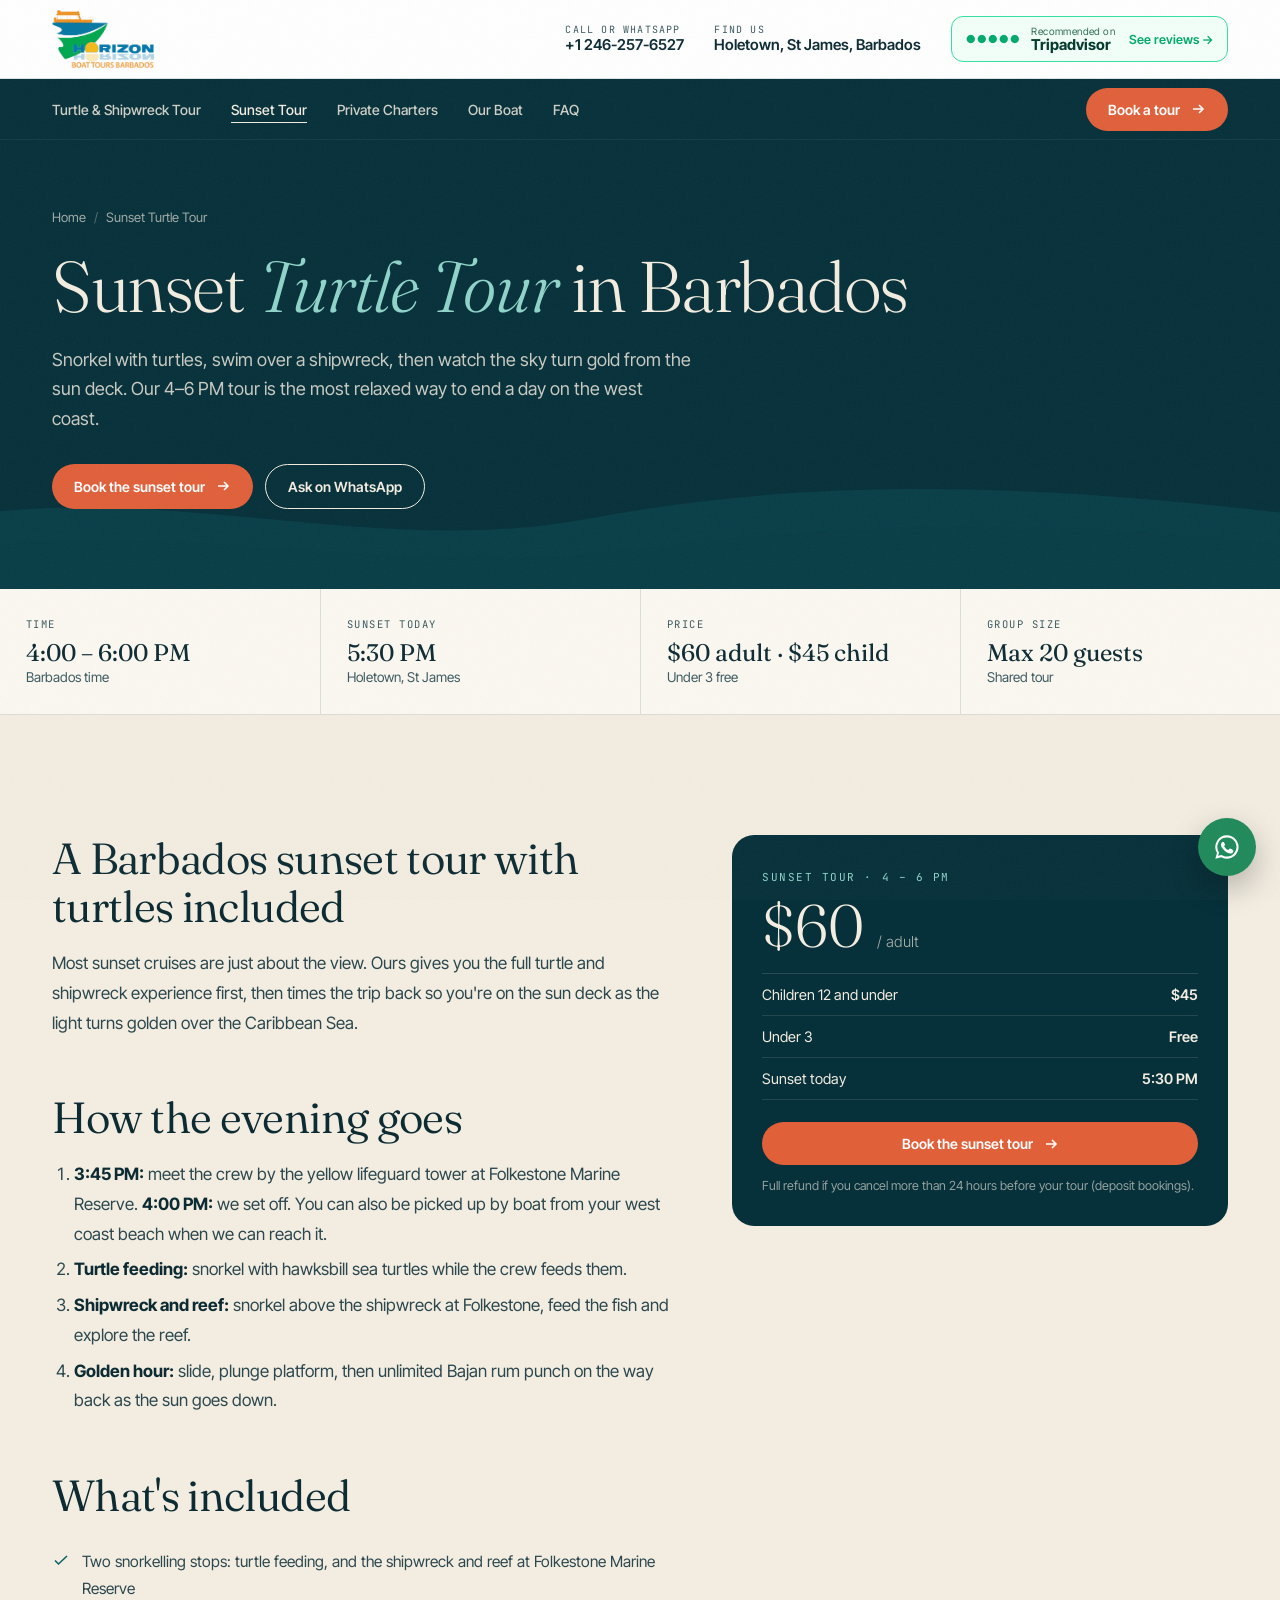
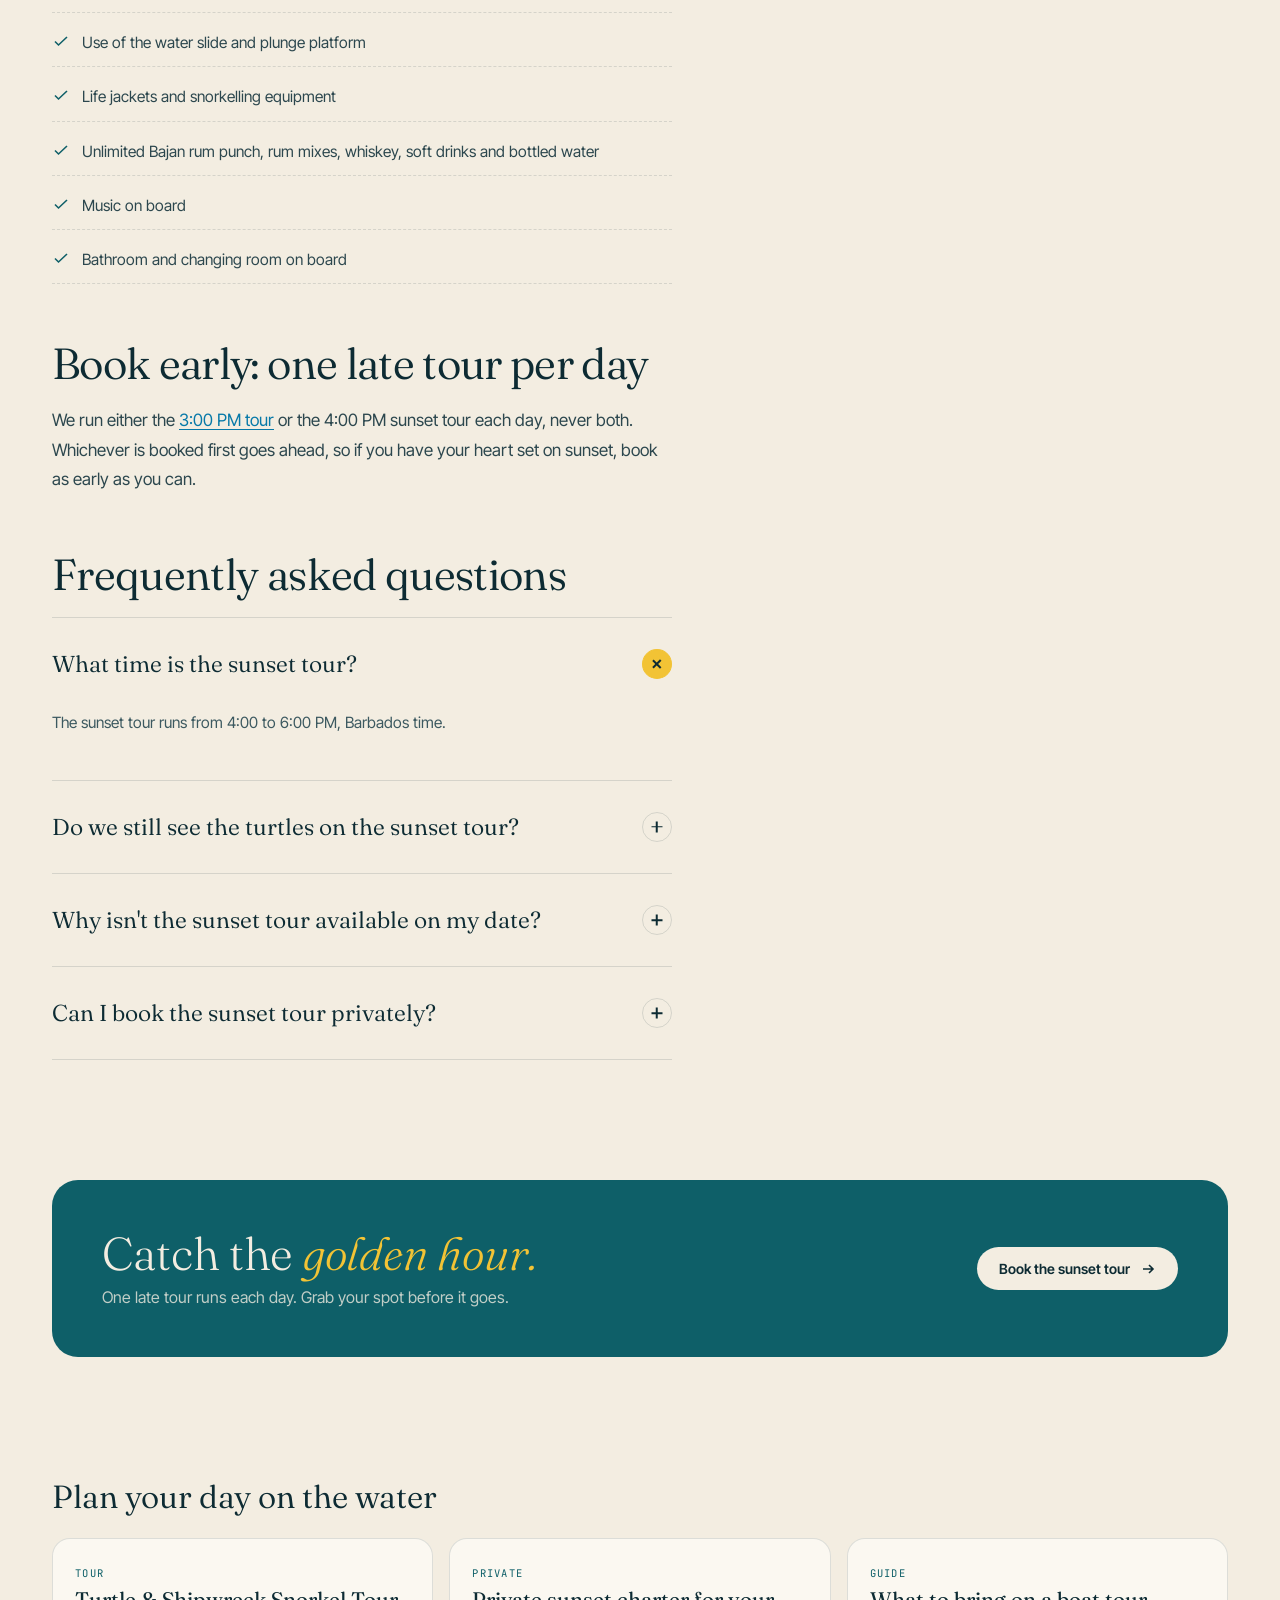
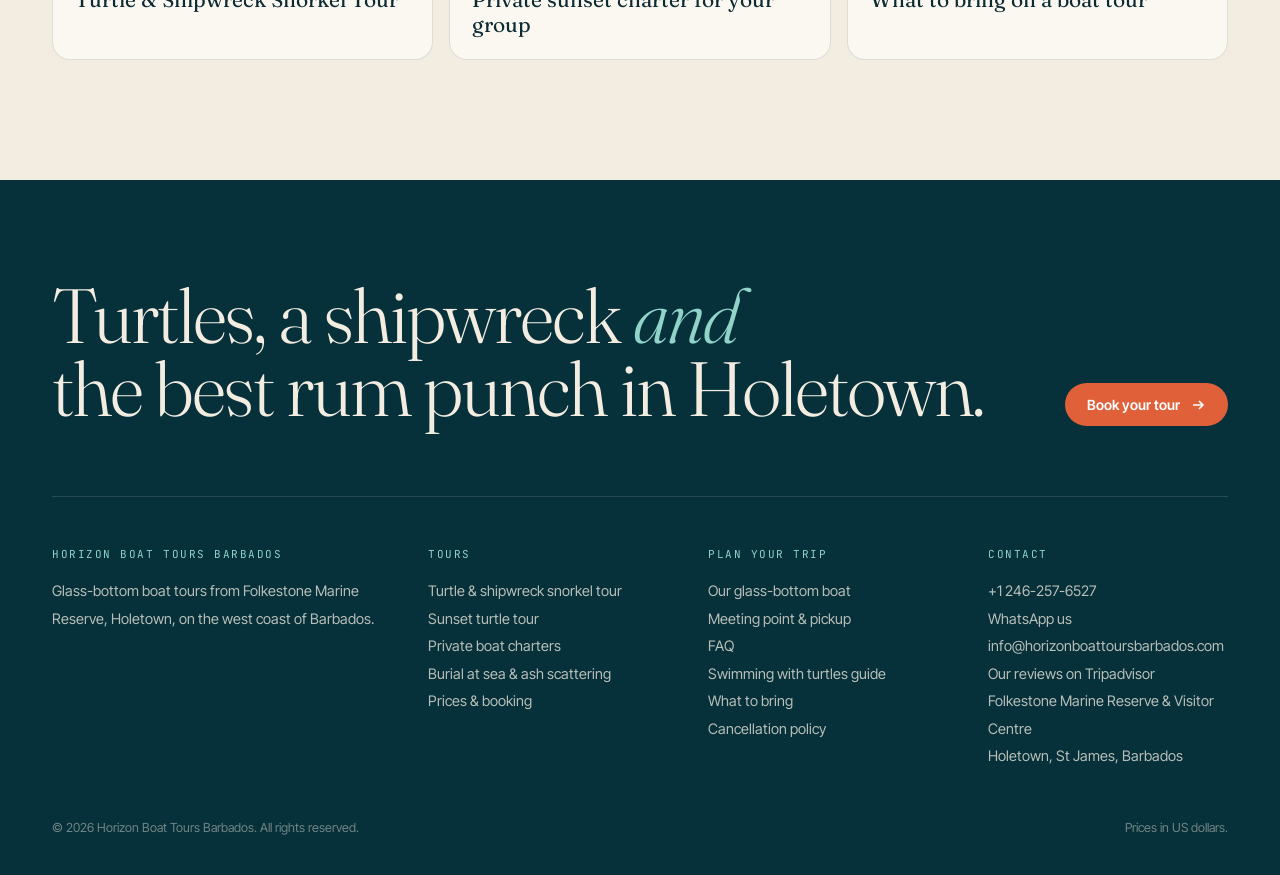
==== commit 5b4956ce: "Add files via upload" ====
--- a/barbados-sunset-cruise/index.html
+++ b/barbados-sunset-cruise/index.html
@@ -29,13 +29,20 @@
 <body>
 <a class="skip" href="#main">Skip to content</a>
 <div class="toast" id="toast" role="status" aria-live="polite"></div>
+<div class="topbar"><div class="wrap tb-in">
+  <a href="../" class="tb-logo" aria-label="Horizon Boat Tours Barbados, home"><img src="../assets/img/logo-480.webp" alt="Horizon Boat Tours Barbados logo" width="480" height="274"></a>
+  <div class="tb-info">
+    <a class="tb-item tb-call" href="tel:+12462576527"><small>Call or WhatsApp</small><b>+1 246-257-6527</b></a>
+    <span class="tb-item tb-addr"><small>Find us</small><b>Holetown, St James, Barbados</b></span>
+    <a class="tb-ta" href="https://www.tripadvisor.com/Search?q=Horizon%20Boat%20Tours%20Barbados" target="_blank" rel="noopener"><span class="tb-ta-stars" aria-hidden="true">●●●●●</span><span><small>Recommended on</small><b>Tripadvisor</b></span><em>See reviews →</em></a>
+  </div>
+</div></div>
 <nav id="nav" aria-label="Main"><div class="wrap nav-in">
-  <a href="../" class="logo-chip" aria-label="Horizon Boat Tours Barbados, home"><img src="../assets/img/logo-480.webp" alt="Horizon Boat Tours Barbados logo" width="480" height="274"></a>
   <div class="links"><a href="../barbados-turtle-snorkeling-tour/">Turtle & Shipwreck Tour</a><a href="../barbados-sunset-cruise/" aria-current="page">Sunset Tour</a><a href="../private-boat-charter-barbados/">Private Charters</a><a href="../glass-bottom-boat-barbados/">Our Boat</a><a href="../faq/">FAQ</a></div>
   <a href="../book/" class="btn btn-coral">Book a tour <svg viewBox="0 0 16 16" fill="none" stroke="currentColor" stroke-width="1.6" aria-hidden="true"><path d="M3 8h10M9 4l4 4-4 4"/></svg></a>
   <button class="burger" type="button" aria-label="Open menu" aria-expanded="false" aria-controls="mmenu"><i></i><i></i><i></i></button>
 </div></nav>
-<div class="mmenu" id="mmenu"><a href="../">Home</a><a href="../barbados-turtle-snorkeling-tour/">Turtle & Shipwreck Tour</a><a href="../barbados-sunset-cruise/">Sunset Tour</a><a href="../private-boat-charter-barbados/">Private Charters</a><a href="../glass-bottom-boat-barbados/">Our Boat</a><a href="../faq/">FAQ</a><a href="../folkestone-marine-reserve-meeting-point/">Meeting Point</a><a href="../guides/swimming-with-turtles-barbados/">Turtle guide</a><a href="../book/" class="btn btn-coral">Book a tour <svg viewBox="0 0 16 16" fill="none" stroke="currentColor" stroke-width="1.6" aria-hidden="true"><path d="M3 8h10M9 4l4 4-4 4"/></svg></a></div>
+<div class="mmenu" id="mmenu"><a href="../">Home</a><a href="../barbados-turtle-snorkeling-tour/">Turtle & Shipwreck Tour</a><a href="../barbados-sunset-cruise/">Sunset Tour</a><a href="../private-boat-charter-barbados/">Private Charters</a><a href="../glass-bottom-boat-barbados/">Our Boat</a><a href="../faq/">FAQ</a><a href="../folkestone-marine-reserve-meeting-point/">Meeting Point</a><a href="../burial-at-sea-barbados/">Burial at sea</a><a href="../guides/swimming-with-turtles-barbados/">Turtle guide</a><a href="../book/" class="btn btn-coral">Book a tour <svg viewBox="0 0 16 16" fill="none" stroke="currentColor" stroke-width="1.6" aria-hidden="true"><path d="M3 8h10M9 4l4 4-4 4"/></svg></a></div>
 <main id="main">
 <header class="phero"><svg class="bgw" viewBox="0 0 1440 160" preserveAspectRatio="none" aria-hidden="true"><path class="wave" d="M-60 90 C 180 50, 420 130, 660 90 S 1140 50, 1500 90 L1500 160 L-60 160 Z" fill="#0E5F68" opacity=".6"/><path class="wave" d="M-60 120 C 200 90, 460 150, 720 120 S 1200 90, 1500 120 L1500 160 L-60 160 Z" fill="#0A4A52"/></svg><div class="wrap"><div><nav class="bc" aria-label="Breadcrumb"><ol class="crumbs"><li><a href="../">Home</a></li><li aria-current="page">Sunset Turtle Tour</li></ol></nav><h1>Sunset <em>Turtle Tour</em> in Barbados</h1><p class="lede">Snorkel with turtles, swim over a shipwreck, then watch the sky turn gold from the sun deck. Our 4–6 PM tour is the most relaxed way to end a day on the west coast.</p><div class=ctas><a href="../book/?tour=shared&slot=3" class="btn btn-coral">Book the sunset tour <svg viewBox="0 0 16 16" fill="none" stroke="currentColor" stroke-width="1.6" aria-hidden="true"><path d="M3 8h10M9 4l4 4-4 4"/></svg></a><a href="#" data-wa class="btn btn-line">Ask on WhatsApp</a></div></div></div></header><section class="facts">
  <div><small>Time</small><b>4:00 – 6:00 PM</b><span>Barbados time</span></div>
@@ -49,7 +56,7 @@
   <p>Most sunset cruises are just about the view. Ours gives you the full turtle and shipwreck experience first, then times the trip back so you're on the sun deck as the light turns golden over the Caribbean Sea.</p>
   <h2>How the evening goes</h2>
   <ol>
-   <li><strong>4:00 PM:</strong> board at Folkestone Marine Reserve in Holetown, or get picked up by boat from your west coast beach when we can reach it.</li>
+   <li><strong>3:45 PM:</strong> meet the crew by the yellow lifeguard tower at Folkestone Marine Reserve. <strong>4:00 PM:</strong> we set off. You can also be picked up by boat from your west coast beach when we can reach it.</li>
    <li><strong>Turtle feeding:</strong> snorkel with hawksbill sea turtles while the crew feeds them.</li>
    <li><strong>Shipwreck and reef:</strong> snorkel above the shipwreck at Folkestone, feed the fish and explore the reef.</li>
    <li><strong>Golden hour:</strong> slide, plunge platform, then unlimited Bajan rum punch on the way back as the sun goes down.</li>
@@ -73,16 +80,16 @@
     <a href="../book/" class="btn btn-coral">Book your tour <svg viewBox="0 0 16 16" fill="none" stroke="currentColor" stroke-width="1.6" aria-hidden="true"><path d="M3 8h10M9 4l4 4-4 4"/></svg></a></div>
   <div class="f-grid">
     <div><h5>Horizon Boat Tours Barbados</h5><p>Glass-bottom boat tours from Folkestone Marine Reserve, Holetown, on the west coast of Barbados.</p></div>
-    <div><h5>Tours</h5><a href="../barbados-turtle-snorkeling-tour/">Turtle &amp; shipwreck snorkel tour</a><a href="../barbados-sunset-cruise/">Sunset turtle tour</a><a href="../private-boat-charter-barbados/">Private boat charters</a><a href="../book/">Prices &amp; booking</a></div>
+    <div><h5>Tours</h5><a href="../barbados-turtle-snorkeling-tour/">Turtle &amp; shipwreck snorkel tour</a><a href="../barbados-sunset-cruise/">Sunset turtle tour</a><a href="../private-boat-charter-barbados/">Private boat charters</a><a href="../burial-at-sea-barbados/">Burial at sea &amp; ash scattering</a><a href="../book/">Prices &amp; booking</a></div>
     <div><h5>Plan your trip</h5><a href="../glass-bottom-boat-barbados/">Our glass-bottom boat</a><a href="../folkestone-marine-reserve-meeting-point/">Meeting point &amp; pickup</a><a href="../faq/">FAQ</a><a href="../guides/swimming-with-turtles-barbados/">Swimming with turtles guide</a><a href="../guides/what-to-bring-on-a-boat-tour-in-barbados/">What to bring</a><a href="../cancellation-policy/">Cancellation policy</a></div>
-    <div><h5>Contact</h5><a href="tel:+12462576527">+1 246-257-6527</a><a href="#" data-wa>WhatsApp us</a><a href="mailto:info@horizonboattoursbarbados.com">info@horizonboattoursbarbados.com</a><p>Folkestone Marine Reserve &amp; Visitor Centre<br>Holetown, St James, Barbados</p></div>
+    <div><h5>Contact</h5><a href="tel:+12462576527">+1 246-257-6527</a><a href="#" data-wa>WhatsApp us</a><a href="mailto:info@horizonboattoursbarbados.com">info@horizonboattoursbarbados.com</a><a href="https://www.tripadvisor.com/Search?q=Horizon%20Boat%20Tours%20Barbados" target="_blank" rel="noopener">Our reviews on Tripadvisor</a><p>Folkestone Marine Reserve &amp; Visitor Centre<br>Holetown, St James, Barbados</p></div>
   </div>
   <div class="f-bot"><span>© 2026 Horizon Boat Tours Barbados. All rights reserved.</span><span>Prices in US dollars.</span></div>
 </div></footer>
 <a class="fab" href="#" data-wa aria-label="Chat with us on WhatsApp"><svg viewBox="0 0 24 24" fill="currentColor" aria-hidden="true"><path d="M12 2a10 10 0 0 0-8.6 15.1L2 22l5-1.3A10 10 0 1 0 12 2zm0 18.2c-1.5 0-3-.4-4.3-1.2l-.3-.2-3 .8.8-2.9-.2-.3A8.2 8.2 0 1 1 12 20.2zm4.5-6.1c-.2-.1-1.5-.7-1.7-.8-.2-.1-.4-.1-.6.1l-.8 1c-.1.2-.3.2-.5.1a6.7 6.7 0 0 1-3.3-2.9c-.3-.4.2-.4.7-1.3.1-.2 0-.3 0-.4l-.8-1.8c-.2-.5-.4-.4-.6-.4h-.5a1 1 0 0 0-.7.3 3 3 0 0 0-.9 2.2 5.2 5.2 0 0 0 1.1 2.7 11.8 11.8 0 0 0 4.5 4c1.7.7 2.3.8 3.2.6.5-.1 1.5-.6 1.7-1.2.2-.6.2-1.1.2-1.2-.1-.1-.3-.2-.5-.3z"/></svg></a>
 <div class="mbar">
   <a href="../book/" class="p"><svg viewBox="0 0 20 20" fill="none" stroke="currentColor" stroke-width="1.6" aria-hidden="true"><rect x="3" y="4" width="14" height="13" rx="2"/><path d="M3 8h14M7 2v4M13 2v4"/></svg>Book</a>
-  <a href="#" data-wa><svg viewBox="0 0 24 24" fill="currentColor" aria-hidden="true"><path d="M12 2a10 10 0 0 0-8.6 15.1L2 22l5-1.3A10 10 0 1 0 12 2zm0 18.2c-1.5 0-3-.4-4.3-1.2l-.3-.2-3 .8.8-2.9-.2-.3A8.2 8.2 0 1 1 12 20.2zm4.5-6.1c-.2-.1-1.5-.7-1.7-.8-.2-.1-.4-.1-.6.1l-.8 1c-.1.2-.3.2-.5.1a6.7 6.7 0 0 1-3.3-2.9c-.3-.4.2-.4.7-1.3.1-.2 0-.3 0-.4l-.8-1.8c-.2-.5-.4-.4-.6-.4h-.5a1 1 0 0 0-.7.3 3 3 0 0 0-.9 2.2 5.2 5.2 0 0 0 1.1 2.7 11.8 11.8 0 0 0 4.5 4c1.7.7 2.3.8 3.2.6.5-.1 1.5-.6 1.7-1.2.2-.6.2-1.1.2-1.2-.1-.1-.3-.2-.5-.3z"/></svg>WhatsApp</a>
+  <a href="#" data-wa class="w"><svg viewBox="0 0 24 24" fill="currentColor" aria-hidden="true"><path d="M12 2a10 10 0 0 0-8.6 15.1L2 22l5-1.3A10 10 0 1 0 12 2zm0 18.2c-1.5 0-3-.4-4.3-1.2l-.3-.2-3 .8.8-2.9-.2-.3A8.2 8.2 0 1 1 12 20.2zm4.5-6.1c-.2-.1-1.5-.7-1.7-.8-.2-.1-.4-.1-.6.1l-.8 1c-.1.2-.3.2-.5.1a6.7 6.7 0 0 1-3.3-2.9c-.3-.4.2-.4.7-1.3.1-.2 0-.3 0-.4l-.8-1.8c-.2-.5-.4-.4-.6-.4h-.5a1 1 0 0 0-.7.3 3 3 0 0 0-.9 2.2 5.2 5.2 0 0 0 1.1 2.7 11.8 11.8 0 0 0 4.5 4c1.7.7 2.3.8 3.2.6.5-.1 1.5-.6 1.7-1.2.2-.6.2-1.1.2-1.2-.1-.1-.3-.2-.5-.3z"/></svg>WhatsApp</a>
   <a href="tel:+12462576527"><svg viewBox="0 0 20 20" fill="none" stroke="currentColor" stroke-width="1.6" aria-hidden="true"><path d="M5 2h3l1.5 4-2 1.5a10 10 0 0 0 5 5l1.5-2 4 1.5v3a2 2 0 0 1-2 2A15 15 0 0 1 3 4a2 2 0 0 1 2-2z"/></svg>Call</a>
 </div>
 <script src="../assets/js/main.js" defer></script>
--- a/assets/css/style.css
+++ b/assets/css/style.css
@@ -489,3 +489,55 @@
   .logo-chip img{height:34px}
 }
 nav.bc{position:static;background:none!important;box-shadow:none!important;color:inherit;backdrop-filter:none}
+
+/* ===== round 2: white top bar, sticky dark nav, client tweaks ===== */
+.topbar{background:#fff;color:var(--ink);border-bottom:1px solid var(--line);position:relative;z-index:101}
+.tb-in{display:flex;align-items:center;justify-content:space-between;gap:24px;min-height:78px;padding-top:8px;padding-bottom:8px}
+.tb-logo img{height:58px;width:auto;display:block}
+.tb-info{display:flex;align-items:center;gap:30px}
+.tb-item{display:flex;flex-direction:column;line-height:1.2}
+.tb-item small{font-family:var(--mono);font-size:10px;letter-spacing:.12em;text-transform:uppercase;color:var(--ink2)}
+.tb-item b{font-size:15px;font-weight:600;color:var(--ink)}
+.tb-call:hover b{color:var(--blue)}
+.tb-ta{display:flex;align-items:center;gap:10px;border:1.5px solid #34E0A1;border-radius:12px;padding:8px 14px;background:#F2FFF9;transition:transform .25s,box-shadow .25s}
+.tb-ta:hover{transform:translateY(-2px);box-shadow:0 8px 20px rgba(0,170,108,.18)}
+.tb-ta-stars{color:#00AA6C;font-size:11px;letter-spacing:1px}
+.tb-ta small{display:block;font-size:10px;color:#3b5;color:#2F6B55;letter-spacing:.04em}
+.tb-ta b{display:block;font-size:15px;color:#00392A;font-weight:700;line-height:1.1}
+.tb-ta em{font-style:normal;font-size:12.5px;font-weight:600;color:#00AA6C;margin-left:4px}
+#nav{position:sticky;top:0;background:var(--deep);color:var(--sand);box-shadow:0 1px 0 rgba(255,255,255,.06)}
+#nav.solid{background:var(--deep);color:var(--sand);box-shadow:0 8px 24px rgba(0,0,0,.18)}
+#nav .nav-in{height:60px}
+.hero{height:calc(100svh - 140px);min-height:620px;max-height:900px}
+.phero{padding:70px 0 80px}
+.mmenu{padding-top:150px}
+/* green WhatsApp everywhere */
+.mbar a.w{background:#25D366;color:#fff}
+.wa,a.wa{background:#25D366!important;color:#fff!important}
+/* highlighted prices under departures */
+.board-foot.price-tags{display:flex;flex-wrap:wrap;gap:12px;padding:20px 30px;background:rgba(242,195,53,.08);border-top:1px solid rgba(242,195,53,.25)}
+.price-tags .pt{display:flex;align-items:baseline;gap:10px;background:var(--tower);color:var(--ink);border-radius:999px;padding:10px 18px;box-shadow:0 6px 18px rgba(242,195,53,.25)}
+.price-tags .pt small{font-family:var(--mono);font-size:11px;letter-spacing:.08em;text-transform:uppercase;font-weight:500}
+.price-tags .pt b{font-family:var(--serif);font-weight:400;font-size:24px;line-height:1}
+.price-tags .pt.free{background:var(--sand)}
+@media (max-width:980px){
+  .tb-addr{display:none}
+  .nav-in .btn{display:inline-flex;padding:9px 16px;font-size:13px}
+}
+@media (max-width:680px){
+  .tb-in{min-height:64px;gap:10px}
+  .tb-logo img{height:44px}
+  .tb-info{gap:8px}
+  .tb-call small{display:none}
+  .tb-call b{font-size:0}
+  .tb-call b::before{content:"☎";font-size:20px;display:grid;place-items:center;width:40px;height:40px;border-radius:12px;background:var(--paper);border:1px solid var(--line)}
+  .tb-ta{padding:6px 10px;gap:6px}
+  .tb-ta em,.tb-ta small,.tb-ta-stars{display:none}
+  .tb-ta b{font-size:13px}
+  .hero{height:auto;min-height:calc(100svh - 124px)}
+  .hero-in{padding-top:40px}
+  .phero{padding:44px 0 56px}
+  .board-foot.price-tags{padding:16px}
+  .price-tags .pt{padding:8px 14px}
+  .price-tags .pt b{font-size:20px}
+}
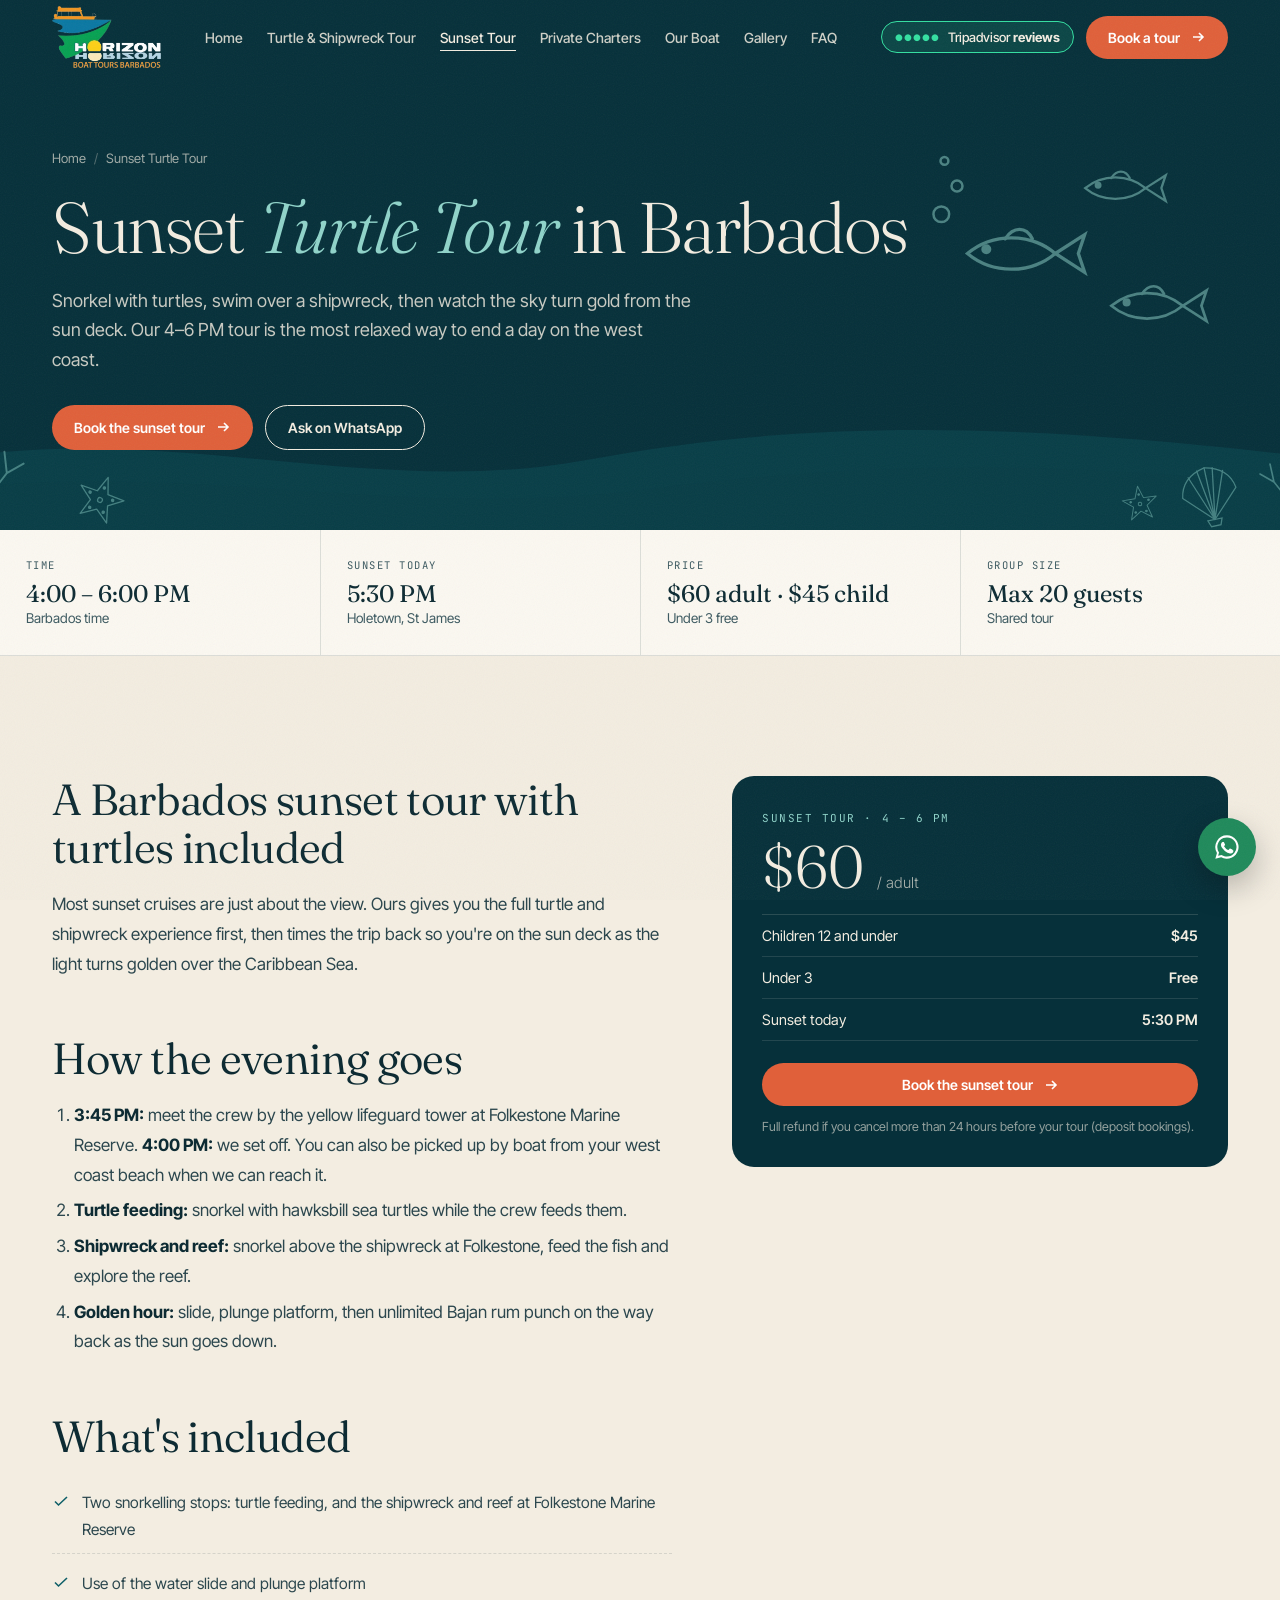
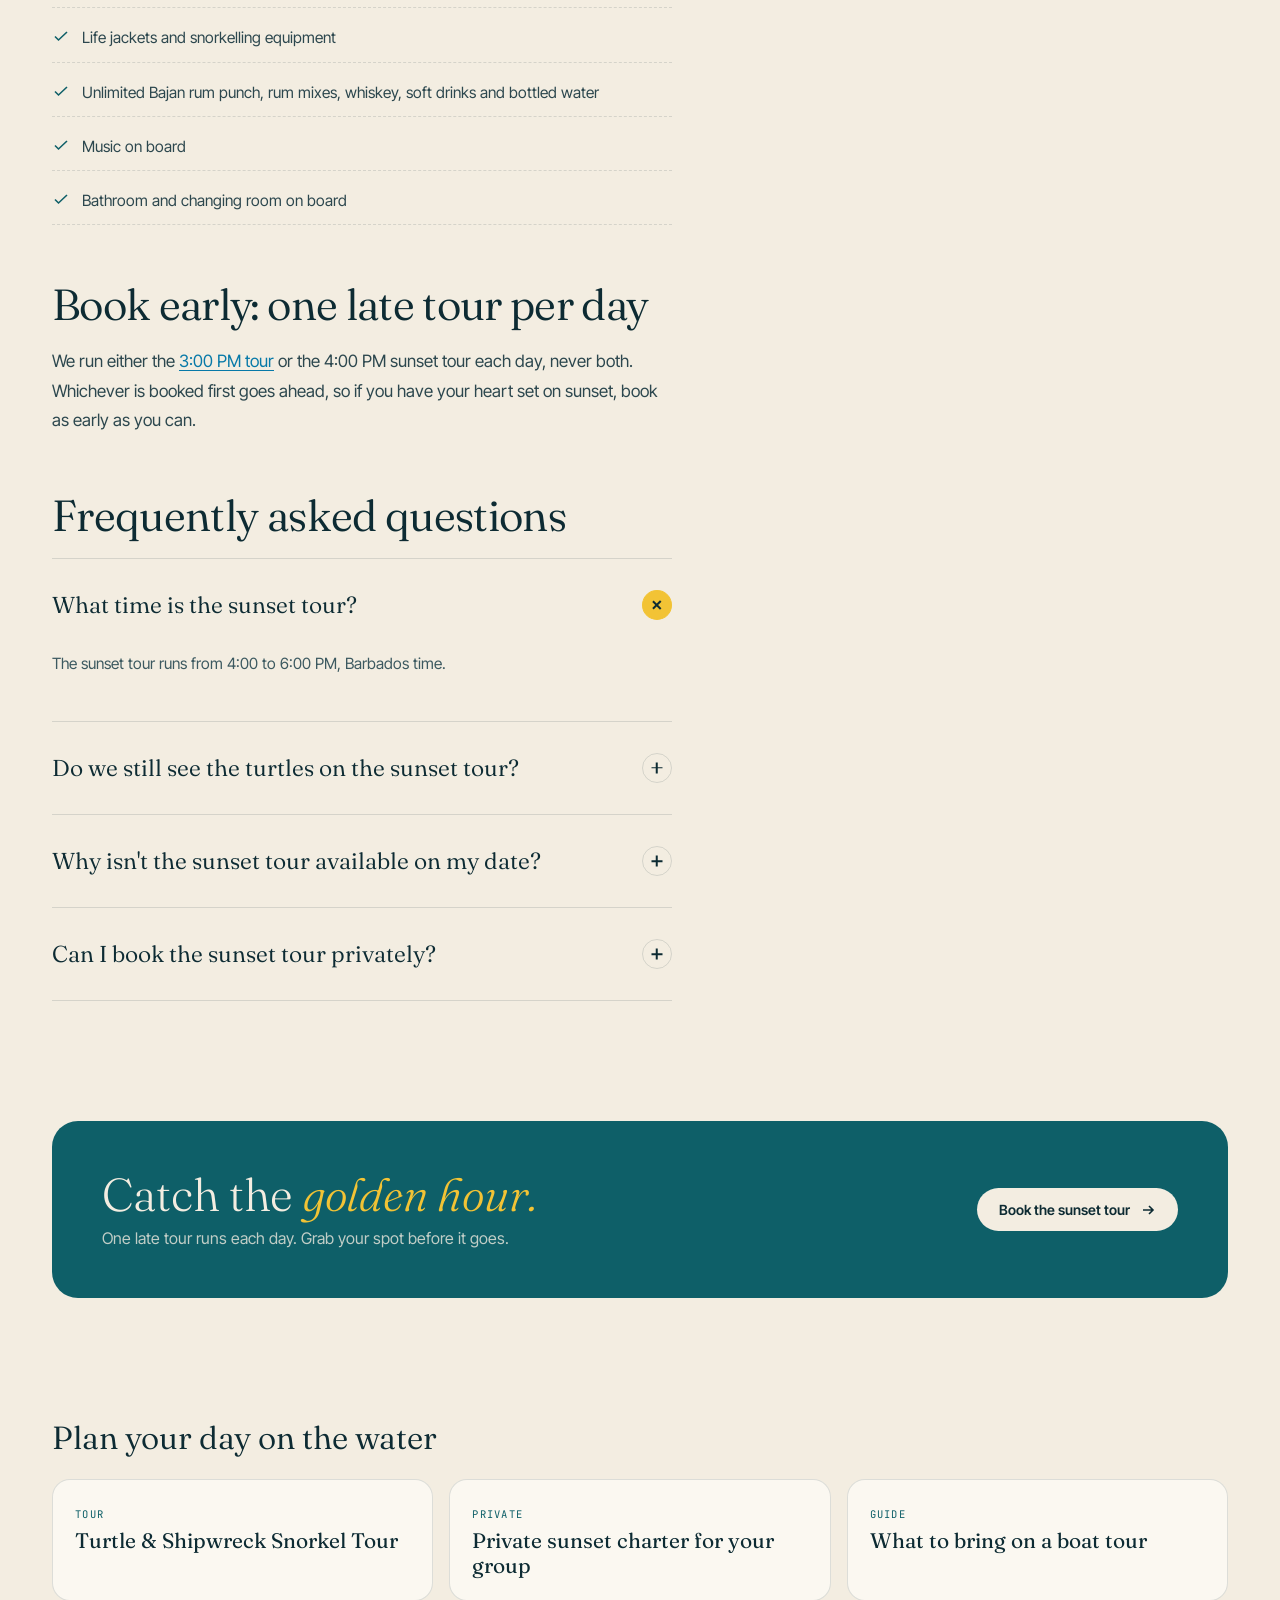
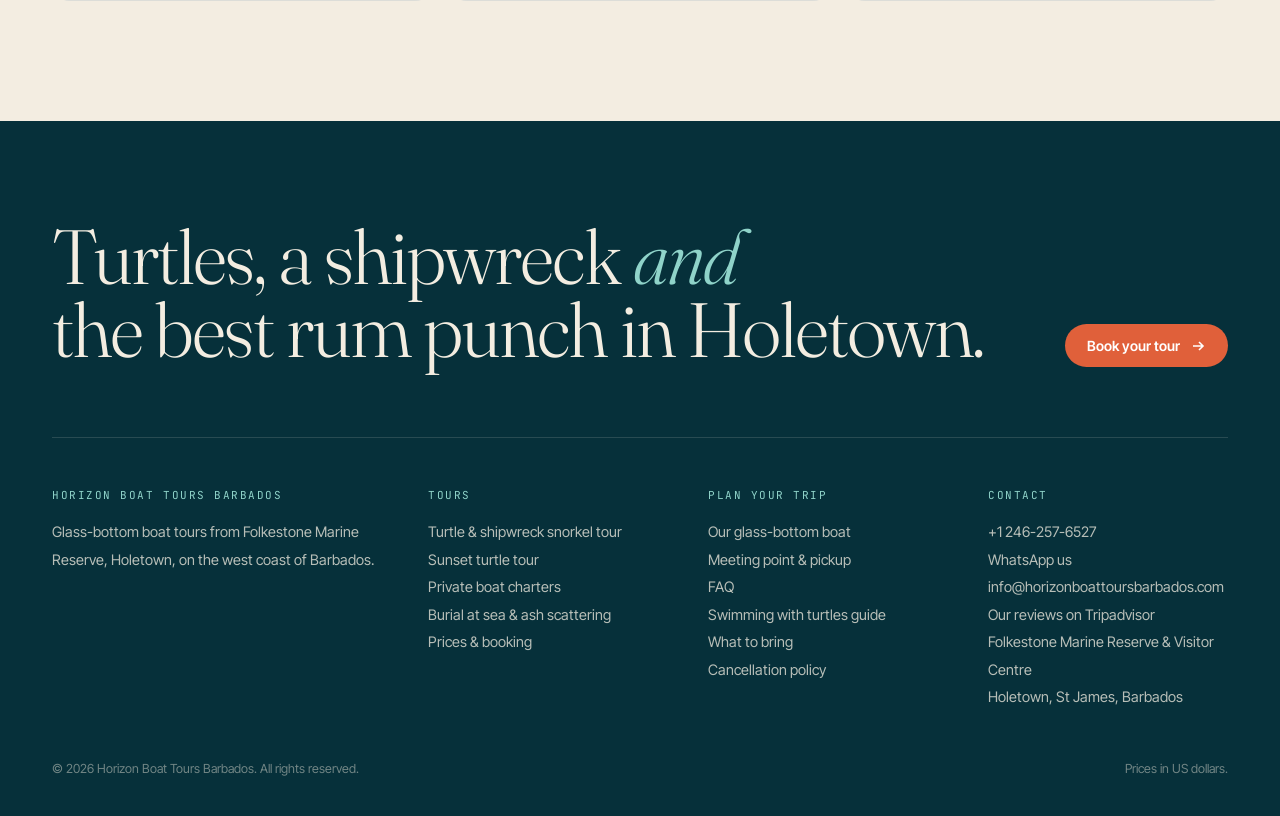
==== commit 8f959293: "Add files via upload" ====
--- a/barbados-sunset-cruise/index.html
+++ b/barbados-sunset-cruise/index.html
@@ -29,22 +29,18 @@
 <body>
 <a class="skip" href="#main">Skip to content</a>
 <div class="toast" id="toast" role="status" aria-live="polite"></div>
-<div class="topbar"><div class="wrap tb-in">
-  <a href="../" class="tb-logo" aria-label="Horizon Boat Tours Barbados, home"><img src="../assets/img/logo-480.webp" alt="Horizon Boat Tours Barbados logo" width="480" height="274"></a>
-  <div class="tb-info">
-    <a class="tb-item tb-call" href="tel:+12462576527"><small>Call or WhatsApp</small><b>+1 246-257-6527</b></a>
-    <span class="tb-item tb-addr"><small>Find us</small><b>Holetown, St James, Barbados</b></span>
-    <a class="tb-ta" href="https://www.tripadvisor.com/Search?q=Horizon%20Boat%20Tours%20Barbados" target="_blank" rel="noopener"><span class="tb-ta-stars" aria-hidden="true">●●●●●</span><span><small>Recommended on</small><b>Tripadvisor</b></span><em>See reviews →</em></a>
+<nav id="nav" aria-label="Main"><div class="wrap nav-in">
+  <a href="../" class="nav-logo" aria-label="Horizon Boat Tours Barbados, home"><img class="lt" src="../assets/img/logo-light.webp" alt="Horizon Boat Tours Barbados" width="420" height="239"><img class="dk" src="../assets/img/logo.webp" alt="" width="420" height="239" aria-hidden="true"></a>
+  <div class="links"><a href="../">Home</a><a href="../barbados-turtle-snorkeling-tour/">Turtle & Shipwreck Tour</a><a href="../barbados-sunset-cruise/" aria-current="page">Sunset Tour</a><a href="../private-boat-charter-barbados/">Private Charters</a><a href="../glass-bottom-boat-barbados/">Our Boat</a><a href="../gallery/">Gallery</a><a href="../faq/">FAQ</a></div>
+  <div class="nav-r">
+    <a class="ta-pill" href="https://www.tripadvisor.com/Search?q=Horizon%20Boat%20Tours%20Barbados" target="_blank" rel="noopener" aria-label="Read our reviews on Tripadvisor"><span class="dots" aria-hidden="true">●●●●●</span><span class="tx">Tripadvisor <b>reviews</b></span></a>
+    <a href="../book/" class="btn btn-coral">Book a tour <svg viewBox="0 0 16 16" fill="none" stroke="currentColor" stroke-width="1.6" aria-hidden="true"><path d="M3 8h10M9 4l4 4-4 4"/></svg></a>
+    <button class="burger" type="button" aria-label="Open menu" aria-expanded="false" aria-controls="mmenu"><i></i><i></i><i></i></button>
   </div>
-</div></div>
-<nav id="nav" aria-label="Main"><div class="wrap nav-in">
-  <div class="links"><a href="../barbados-turtle-snorkeling-tour/">Turtle & Shipwreck Tour</a><a href="../barbados-sunset-cruise/" aria-current="page">Sunset Tour</a><a href="../private-boat-charter-barbados/">Private Charters</a><a href="../glass-bottom-boat-barbados/">Our Boat</a><a href="../faq/">FAQ</a></div>
-  <a href="../book/" class="btn btn-coral">Book a tour <svg viewBox="0 0 16 16" fill="none" stroke="currentColor" stroke-width="1.6" aria-hidden="true"><path d="M3 8h10M9 4l4 4-4 4"/></svg></a>
-  <button class="burger" type="button" aria-label="Open menu" aria-expanded="false" aria-controls="mmenu"><i></i><i></i><i></i></button>
 </div></nav>
-<div class="mmenu" id="mmenu"><a href="../">Home</a><a href="../barbados-turtle-snorkeling-tour/">Turtle & Shipwreck Tour</a><a href="../barbados-sunset-cruise/">Sunset Tour</a><a href="../private-boat-charter-barbados/">Private Charters</a><a href="../glass-bottom-boat-barbados/">Our Boat</a><a href="../faq/">FAQ</a><a href="../folkestone-marine-reserve-meeting-point/">Meeting Point</a><a href="../burial-at-sea-barbados/">Burial at sea</a><a href="../guides/swimming-with-turtles-barbados/">Turtle guide</a><a href="../book/" class="btn btn-coral">Book a tour <svg viewBox="0 0 16 16" fill="none" stroke="currentColor" stroke-width="1.6" aria-hidden="true"><path d="M3 8h10M9 4l4 4-4 4"/></svg></a></div>
+<div class="mmenu" id="mmenu"><a href="../">Home</a><a href="../barbados-turtle-snorkeling-tour/">Turtle & Shipwreck Tour</a><a href="../barbados-sunset-cruise/">Sunset Tour</a><a href="../private-boat-charter-barbados/">Private Charters</a><a href="../glass-bottom-boat-barbados/">Our Boat</a><a href="../gallery/">Gallery</a><a href="../faq/">FAQ</a><a href="../folkestone-marine-reserve-meeting-point/">Meeting Point</a><a href="../burial-at-sea-barbados/">Burial at sea</a><a href="../guides/swimming-with-turtles-barbados/">Turtle guide</a><a href="https://www.tripadvisor.com/Search?q=Horizon%20Boat%20Tours%20Barbados" target="_blank" rel="noopener">Our Tripadvisor reviews</a><a href="../book/" class="btn btn-coral">Book a tour <svg viewBox="0 0 16 16" fill="none" stroke="currentColor" stroke-width="1.6" aria-hidden="true"><path d="M3 8h10M9 4l4 4-4 4"/></svg></a></div>
 <main id="main">
-<header class="phero"><svg class="bgw" viewBox="0 0 1440 160" preserveAspectRatio="none" aria-hidden="true"><path class="wave" d="M-60 90 C 180 50, 420 130, 660 90 S 1140 50, 1500 90 L1500 160 L-60 160 Z" fill="#0E5F68" opacity=".6"/><path class="wave" d="M-60 120 C 200 90, 460 150, 720 120 S 1200 90, 1500 120 L1500 160 L-60 160 Z" fill="#0A4A52"/></svg><div class="wrap"><div><nav class="bc" aria-label="Breadcrumb"><ol class="crumbs"><li><a href="../">Home</a></li><li aria-current="page">Sunset Turtle Tour</li></ol></nav><h1>Sunset <em>Turtle Tour</em> in Barbados</h1><p class="lede">Snorkel with turtles, swim over a shipwreck, then watch the sky turn gold from the sun deck. Our 4–6 PM tour is the most relaxed way to end a day on the west coast.</p><div class=ctas><a href="../book/?tour=shared&slot=3" class="btn btn-coral">Book the sunset tour <svg viewBox="0 0 16 16" fill="none" stroke="currentColor" stroke-width="1.6" aria-hidden="true"><path d="M3 8h10M9 4l4 4-4 4"/></svg></a><a href="#" data-wa class="btn btn-line">Ask on WhatsApp</a></div></div></div></header><section class="facts">
+<header class="phero"><svg class="bgw" viewBox="0 0 1440 160" preserveAspectRatio="none" aria-hidden="true"><path class="wave" d="M-60 90 C 180 50, 420 130, 660 90 S 1140 50, 1500 90 L1500 160 L-60 160 Z" fill="#0E5F68" opacity=".6"/><path class="wave" d="M-60 120 C 200 90, 460 150, 720 120 S 1200 90, 1500 120 L1500 160 L-60 160 Z" fill="#0A4A52"/></svg><svg class="deco-b" viewBox="0 0 1440 160" preserveAspectRatio="xMidYMax slice" aria-hidden="true"><g transform="translate(70 120) rotate(0) scale(1.2)" class=""><g class="sf"><path d="M0 40 L0 0 M0 14 L -16 -6 M-16 -6 L -20 -24 M-16 -6 L -30 -14 M0 4 L 14 -14 M14 -14 L 12 -32 M14 -14 L 28 -22 M0 -4 L 2 -28"/></g></g><g transform="translate(180 130) rotate(20) scale(0.8)" class=""><g class="sf"><polygon points="0.0,-30.0 7.1,-9.7 28.5,-9.3 11.4,3.7 17.6,24.3 0.0,12.0 -17.6,24.3 -11.4,3.7 -28.5,-9.3 -7.1,-9.7" stroke-linejoin="round"/><circle r="3"/><circle cx="0" cy="-16" r="1.4" fill="currentColor"/><circle cx="15" cy="-5" r="1.4" fill="currentColor"/><circle cx="9" cy="13" r="1.4" fill="currentColor"/><circle cx="-9" cy="13" r="1.4" fill="currentColor"/><circle cx="-15" cy="-5" r="1.4" fill="currentColor"/></g></g><g transform="translate(1290 126) rotate(-12) scale(0.8)" class=""><g class="sf"><path d="M0 30 L -34 -4 Q -30 -30 0 -36 Q 30 -30 34 -4 Z" stroke-linejoin="round"/><path d="M0 30 L -22 -28 M0 30 L -10 -34 M0 30 L 0 -36 M0 30 L 10 -34 M0 30 L 22 -28"/><path d="M-9 30 L 9 30 L 6 38 L -6 38 Z"/></g></g><g transform="translate(1370 118) rotate(0) scale(1)" class=""><g class="sf"><path d="M0 40 L0 0 M0 14 L -16 -6 M-16 -6 L -20 -24 M-16 -6 L -30 -14 M0 4 L 14 -14 M14 -14 L 12 -32 M14 -14 L 28 -22 M0 -4 L 2 -28"/></g></g><g transform="translate(1220 134) rotate(-8) scale(0.6)" class=""><g class="sf"><polygon points="0.0,-30.0 7.1,-9.7 28.5,-9.3 11.4,3.7 17.6,24.3 0.0,12.0 -17.6,24.3 -11.4,3.7 -28.5,-9.3 -7.1,-9.7" stroke-linejoin="round"/><circle r="3"/><circle cx="0" cy="-16" r="1.4" fill="currentColor"/><circle cx="15" cy="-5" r="1.4" fill="currentColor"/><circle cx="9" cy="13" r="1.4" fill="currentColor"/><circle cx="-9" cy="13" r="1.4" fill="currentColor"/><circle cx="-15" cy="-5" r="1.4" fill="currentColor"/></g></g></svg><svg class="deco-r" viewBox="0 0 260 260" aria-hidden="true"><g transform="translate(60 90) rotate(0) scale(1.6)" class="bob"><g class="sf"><path d="M0 0 C 12 -10 30 -10 42 0 C 30 10 12 10 0 0 Z"/><path d="M42 0 L 56 -9 L 53 0 L 56 9 Z"/><path d="M18 -7 C 22 -13 28 -13 31 -7"/><circle cx="9" cy="-2" r="1.6" fill="currentColor"/></g></g><g transform="translate(150 40) rotate(0) scale(1.1)" class="bob d2"><g class="sf"><path d="M0 0 C 12 -10 30 -10 42 0 C 30 10 12 10 0 0 Z"/><path d="M42 0 L 56 -9 L 53 0 L 56 9 Z"/><path d="M18 -7 C 22 -13 28 -13 31 -7"/><circle cx="9" cy="-2" r="1.6" fill="currentColor"/></g></g><g transform="translate(170 130) rotate(0) scale(1.3)" class="bob d3"><g class="sf"><path d="M0 0 C 12 -10 30 -10 42 0 C 30 10 12 10 0 0 Z"/><path d="M42 0 L 56 -9 L 53 0 L 56 9 Z"/><path d="M18 -7 C 22 -13 28 -13 31 -7"/><circle cx="9" cy="-2" r="1.6" fill="currentColor"/></g></g><g transform="translate(40 60) rotate(0) scale(1.2)" class=""><g class="sf bubs"><circle cx="0" cy="0" r="5"/><circle cx="10" cy="-18" r="3.5"/><circle cx="2" cy="-34" r="2.5"/></g></g></svg><div class="wrap"><div><nav class="bc" aria-label="Breadcrumb"><ol class="crumbs"><li><a href="../">Home</a></li><li aria-current="page">Sunset Turtle Tour</li></ol></nav><h1>Sunset <em>Turtle Tour</em> in Barbados</h1><p class="lede">Snorkel with turtles, swim over a shipwreck, then watch the sky turn gold from the sun deck. Our 4–6 PM tour is the most relaxed way to end a day on the west coast.</p><div class=ctas><a href="../book/?tour=shared&slot=3" class="btn btn-coral">Book the sunset tour <svg viewBox="0 0 16 16" fill="none" stroke="currentColor" stroke-width="1.6" aria-hidden="true"><path d="M3 8h10M9 4l4 4-4 4"/></svg></a><a href="#" data-wa class="btn btn-line">Ask on WhatsApp</a></div></div></div></header><section class="facts">
  <div><small>Time</small><b>4:00 – 6:00 PM</b><span>Barbados time</span></div>
  <div><small>Sunset today</small><b data-sunset>--:--</b><span>Holetown, St James</span></div>
  <div><small>Price</small><b>$60 adult · $45 child</b><span>Under 3 free</span></div>
--- a/assets/css/style.css
+++ b/assets/css/style.css
@@ -490,27 +490,32 @@
 }
 nav.bc{position:static;background:none!important;box-shadow:none!important;color:inherit;backdrop-filter:none}
 
-/* ===== round 2: white top bar, sticky dark nav, client tweaks ===== */
-.topbar{background:#fff;color:var(--ink);border-bottom:1px solid var(--line);position:relative;z-index:101}
-.tb-in{display:flex;align-items:center;justify-content:space-between;gap:24px;min-height:78px;padding-top:8px;padding-bottom:8px}
-.tb-logo img{height:58px;width:auto;display:block}
-.tb-info{display:flex;align-items:center;gap:30px}
-.tb-item{display:flex;flex-direction:column;line-height:1.2}
-.tb-item small{font-family:var(--mono);font-size:10px;letter-spacing:.12em;text-transform:uppercase;color:var(--ink2)}
-.tb-item b{font-size:15px;font-weight:600;color:var(--ink)}
-.tb-call:hover b{color:var(--blue)}
-.tb-ta{display:flex;align-items:center;gap:10px;border:1.5px solid #34E0A1;border-radius:12px;padding:8px 14px;background:#F2FFF9;transition:transform .25s,box-shadow .25s}
-.tb-ta:hover{transform:translateY(-2px);box-shadow:0 8px 20px rgba(0,170,108,.18)}
-.tb-ta-stars{color:#00AA6C;font-size:11px;letter-spacing:1px}
-.tb-ta small{display:block;font-size:10px;color:#3b5;color:#2F6B55;letter-spacing:.04em}
-.tb-ta b{display:block;font-size:15px;color:#00392A;font-weight:700;line-height:1.1}
-.tb-ta em{font-style:normal;font-size:12.5px;font-weight:600;color:#00AA6C;margin-left:4px}
-#nav{position:sticky;top:0;background:var(--deep);color:var(--sand);box-shadow:0 1px 0 rgba(255,255,255,.06)}
-#nav.solid{background:var(--deep);color:var(--sand);box-shadow:0 8px 24px rgba(0,0,0,.18)}
-#nav .nav-in{height:60px}
-.hero{height:calc(100svh - 140px);min-height:620px;max-height:900px}
-.phero{padding:70px 0 80px}
-.mmenu{padding-top:150px}
+/* ===== round 3 ===== */
+/* logo in nav, no box: light version over dark, original on light (scrolled) nav */
+.nav-logo{display:flex;align-items:center}
+.nav-logo img{height:62px;width:auto;display:block}
+.nav-logo .dk{display:none}
+#nav.solid .nav-logo .lt{display:none}
+#nav.solid .nav-logo .dk{display:block}
+.menu-open #nav .nav-logo .lt{display:block}
+.menu-open #nav .nav-logo .dk{display:none}
+.nav-in{gap:24px}
+.links{gap:24px}
+.nav-r{display:flex;align-items:center;gap:12px}
+.ta-pill{display:inline-flex;align-items:center;gap:8px;border:1.5px solid #34E0A1;border-radius:999px;padding:7px 13px;font-size:13px;font-weight:500;background:rgba(52,224,161,.12);transition:transform .25s,background .25s;white-space:nowrap}
+.ta-pill:hover{transform:translateY(-2px);background:rgba(52,224,161,.22)}
+.ta-pill .dots{color:#34E0A1;font-size:9px;letter-spacing:1px}
+#nav.solid .ta-pill{background:#F2FFF9;color:#00392A}
+#nav.solid .ta-pill .dots{color:#00AA6C}
+.mmenu{padding-top:110px}
+@media (max-width:1240px){.links{display:none}.burger{display:block}}
+@media (max-width:980px){.nav-r .btn{display:none}}
+@media (max-width:680px){
+  .nav-logo img{height:48px}
+  .ta-pill{padding:6px 10px;font-size:12px}
+  .ta-pill .tx b{display:none}
+  .ta-pill .dots{display:none}
+}
 /* green WhatsApp everywhere */
 .mbar a.w{background:#25D366;color:#fff}
 .wa,a.wa{background:#25D366!important;color:#fff!important}
@@ -520,24 +525,36 @@
 .price-tags .pt small{font-family:var(--mono);font-size:11px;letter-spacing:.08em;text-transform:uppercase;font-weight:500}
 .price-tags .pt b{font-family:var(--serif);font-weight:400;font-size:24px;line-height:1}
 .price-tags .pt.free{background:var(--sand)}
-@media (max-width:980px){
-  .tb-addr{display:none}
-  .nav-in .btn{display:inline-flex;padding:9px 16px;font-size:13px}
-}
-@media (max-width:680px){
-  .tb-in{min-height:64px;gap:10px}
-  .tb-logo img{height:44px}
-  .tb-info{gap:8px}
-  .tb-call small{display:none}
-  .tb-call b{font-size:0}
-  .tb-call b::before{content:"☎";font-size:20px;display:grid;place-items:center;width:40px;height:40px;border-radius:12px;background:var(--paper);border:1px solid var(--line)}
-  .tb-ta{padding:6px 10px;gap:6px}
-  .tb-ta em,.tb-ta small,.tb-ta-stars{display:none}
-  .tb-ta b{font-size:13px}
-  .hero{height:auto;min-height:calc(100svh - 124px)}
-  .hero-in{padding-top:40px}
-  .phero{padding:44px 0 56px}
-  .board-foot.price-tags{padding:16px}
-  .price-tags .pt{padding:8px 14px}
-  .price-tags .pt b{font-size:20px}
-}
+@media (max-width:680px){.board-foot.price-tags{padding:16px}.price-tags .pt{padding:8px 14px}.price-tags .pt b{font-size:20px}}
+/* sea decorations on inner pages */
+.deco-b{position:absolute;left:0;right:0;bottom:0;width:100%;height:160px;z-index:1;pointer-events:none;color:var(--glass)}
+.deco-r{position:absolute;right:4%;top:50%;transform:translateY(-38%);width:min(30vw,340px);height:auto;z-index:1;pointer-events:none;color:var(--glass);opacity:.5}
+.deco-b .sf,.deco-r .sf{fill:none;stroke:currentColor;stroke-width:1.6;stroke-linecap:round}
+.deco-b{opacity:.45}
+.deco-r .bob{animation:dbob 5s ease-in-out infinite}
+.deco-r .bob.d2{animation-delay:-1.6s}.deco-r .bob.d3{animation-delay:-3.1s}.deco-r .bob.slow{animation-duration:8s}
+@keyframes dbob{0%,100%{translate:0 0}50%{translate:0 -8px}}
+.phero .wrap{z-index:2}
+@media (max-width:980px){.deco-r{opacity:.22;width:44vw;right:-6%;top:auto;bottom:40px;transform:none}}
+@media (prefers-reduced-motion:reduce){.deco-r .bob{animation:none}}
+/* gallery */
+.gstrip{display:grid;grid-template-columns:repeat(6,1fr);gap:12px}
+.gs{border-radius:16px;overflow:hidden;aspect-ratio:1/1;display:block}
+.gs img{width:100%;height:100%;object-fit:cover;transition:transform .6s}
+.gs:hover img{transform:scale(1.06)}
+.gallery{columns:3 320px;column-gap:16px}
+.gi{display:block;margin:0 0 16px;border-radius:18px;overflow:hidden;break-inside:avoid;cursor:zoom-in;background:var(--paper)}
+.gi img{width:100%;height:auto;display:block;transition:transform .6s}
+.gi:hover img{transform:scale(1.04)}
+.lb{position:fixed;inset:0;z-index:300;background:rgba(4,22,27,.94);display:flex;align-items:center;justify-content:center;padding:40px 70px}
+.lb[hidden]{display:none}
+.lb figure{max-width:100%;max-height:100%;text-align:center}
+.lb img{max-width:100%;max-height:82vh;border-radius:12px;display:block;margin:0 auto}
+.lb figcaption{color:rgba(243,237,225,.8);font-size:14px;margin-top:12px}
+.lb button{position:absolute;color:#fff;font-size:44px;line-height:1;width:56px;height:56px;border-radius:50%;background:rgba(255,255,255,.08)}
+.lb button:hover{background:rgba(255,255,255,.18)}
+.lb-x{top:18px;right:18px;font-size:34px!important}
+.lb-p{left:12px;top:50%;transform:translateY(-50%)}
+.lb-n{right:12px;top:50%;transform:translateY(-50%)}
+@media (max-width:980px){.gstrip{grid-template-columns:repeat(3,1fr)}}
+@media (max-width:680px){.gstrip{grid-template-columns:repeat(2,1fr)}.lb{padding:60px 8px}.lb-p,.lb-n{top:auto;bottom:14px;transform:none}}
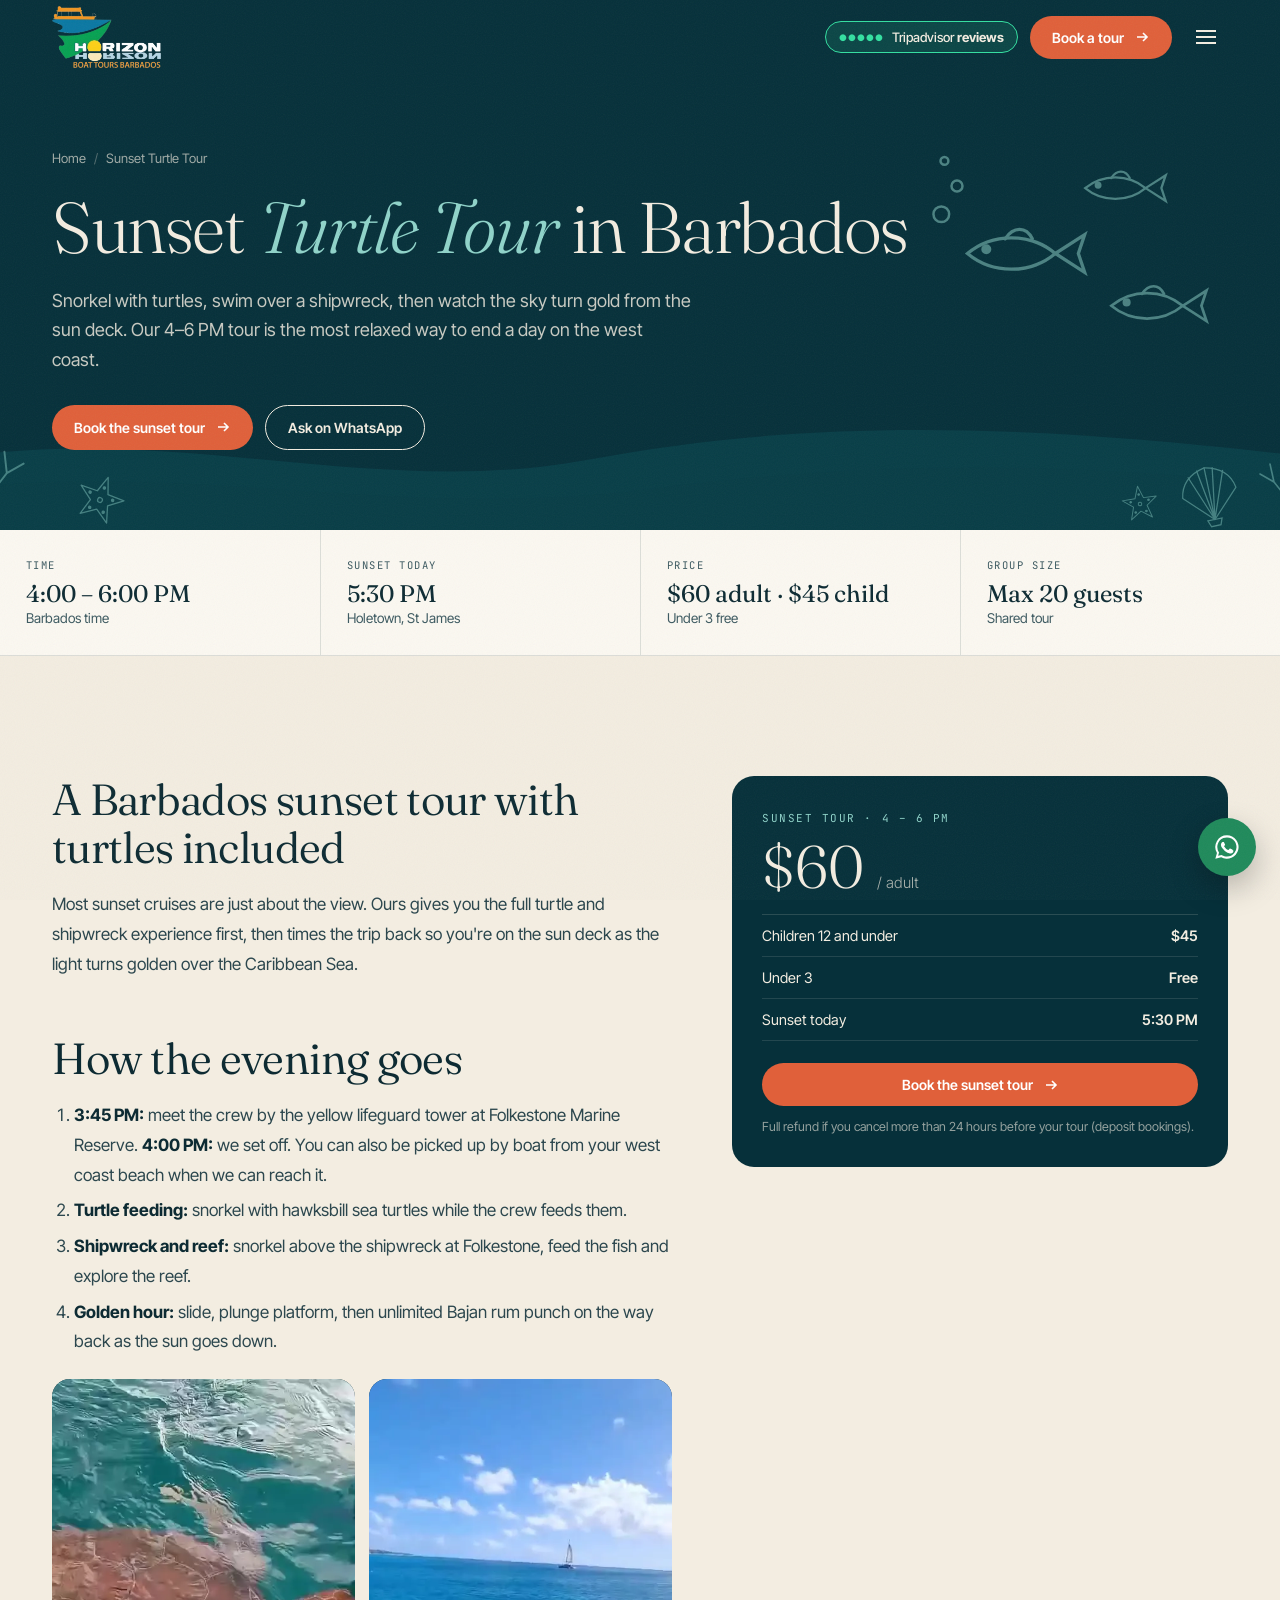
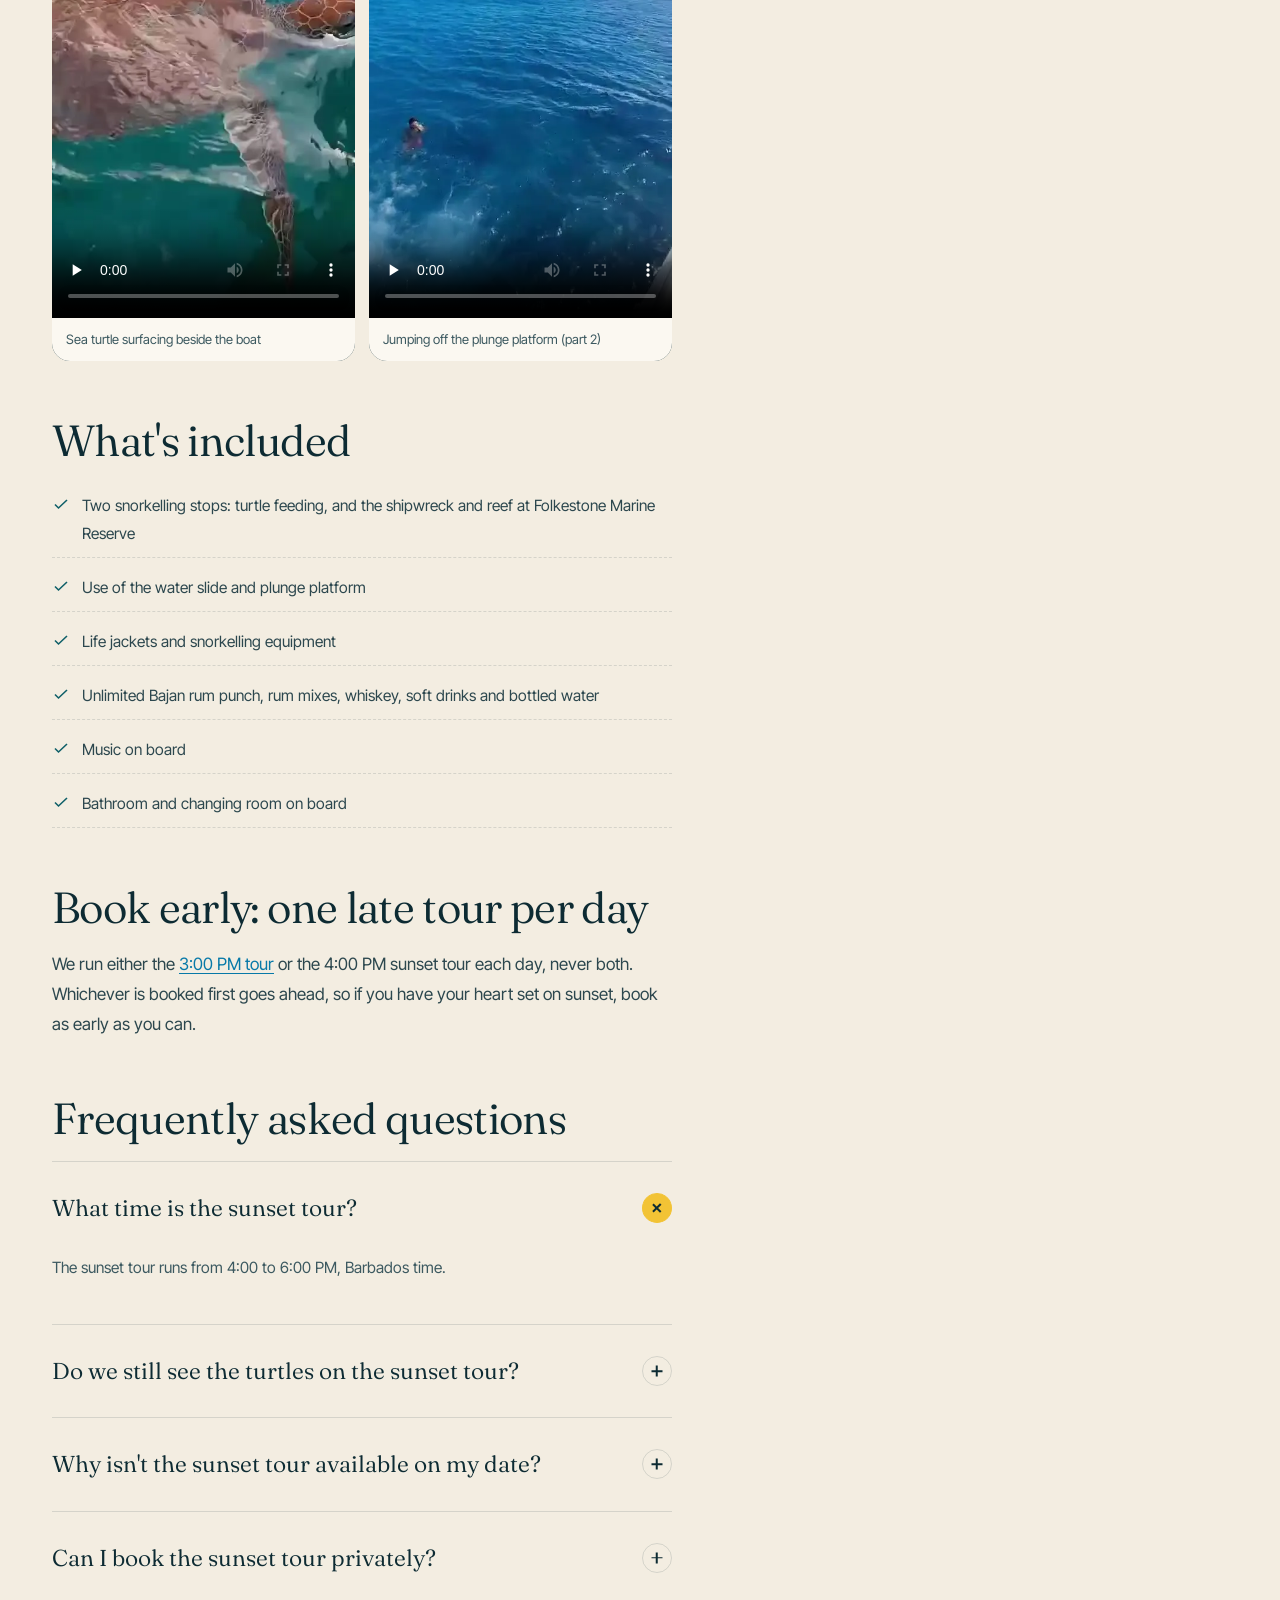
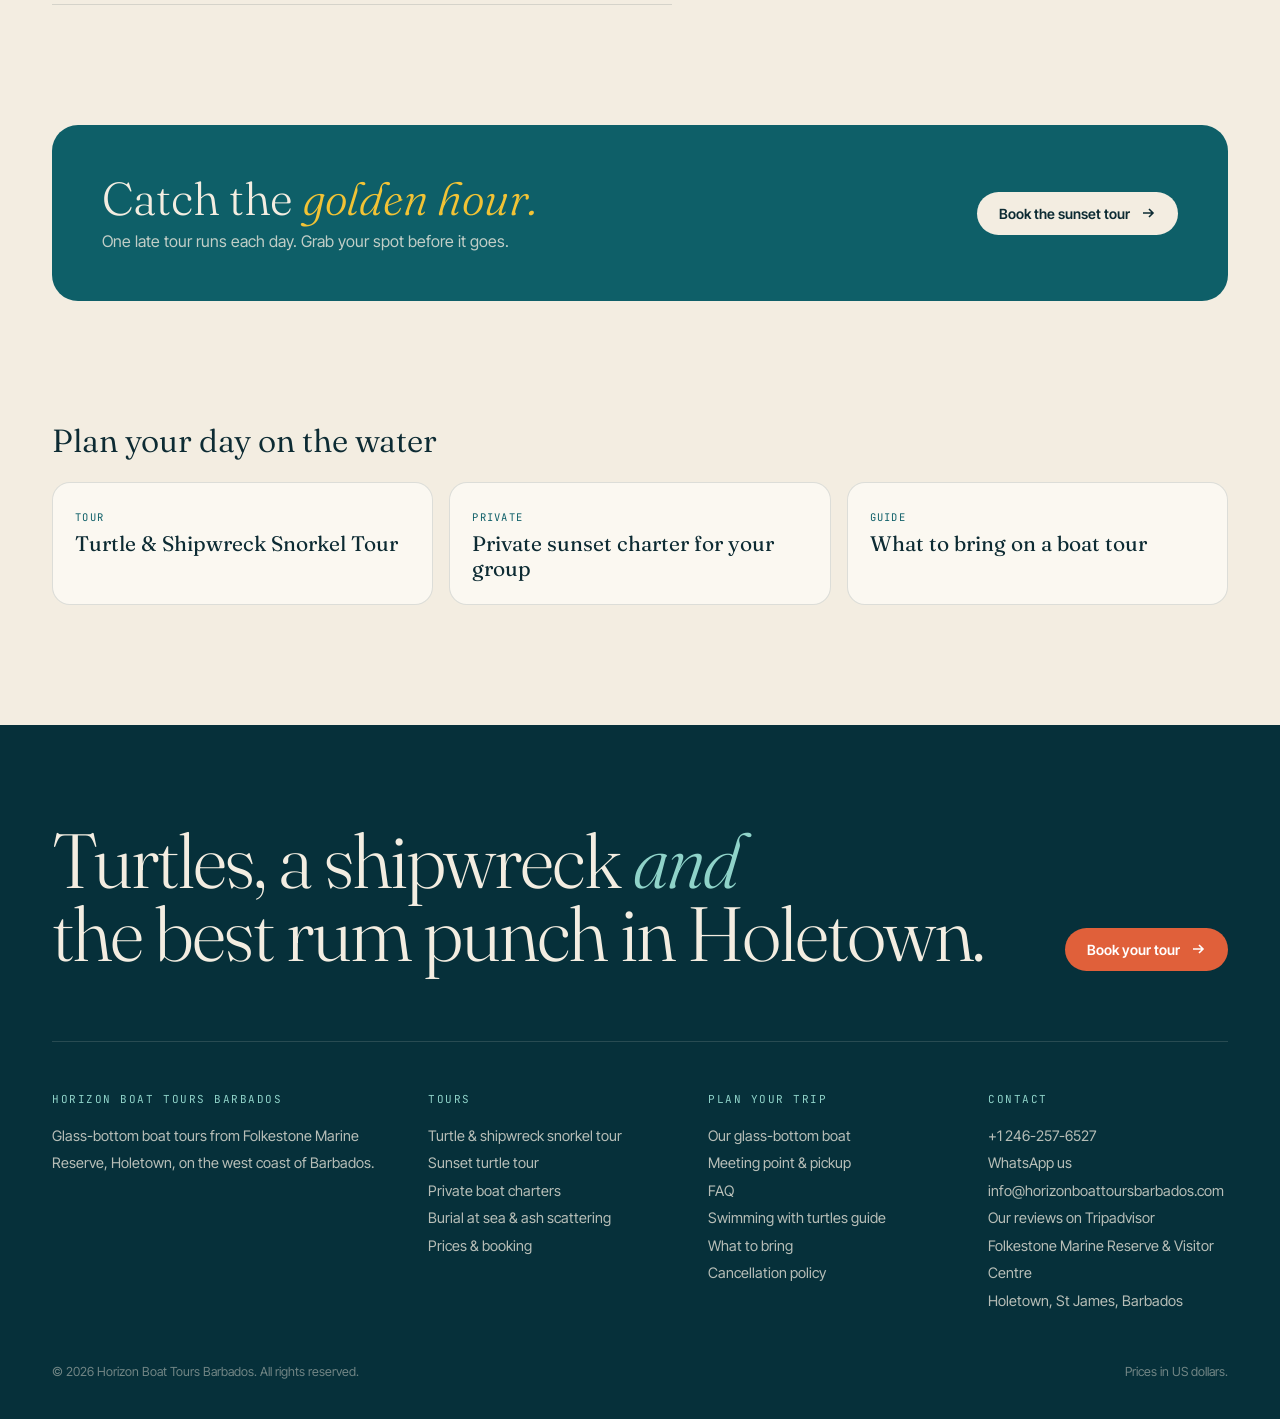
==== commit b7dc63b9: "Add files via upload" ====
--- a/barbados-sunset-cruise/index.html
+++ b/barbados-sunset-cruise/index.html
@@ -24,7 +24,7 @@
 <link rel="preconnect" href="https://fonts.gstatic.com" crossorigin>
 <link href="https://fonts.googleapis.com/css2?family=Fraunces:ital,opsz,wght@0,9..144,300;0,9..144,350;0,9..144,400;1,9..144,300;1,9..144,350;1,9..144,400&family=Inter+Tight:wght@400;500;600&family=JetBrains+Mono:wght@400;500&display=swap" rel="stylesheet">
 <link rel="stylesheet" href="../assets/css/style.css">
-<script type="application/ld+json">{"@context": "https://schema.org", "@graph": [{"@type": "LocalBusiness", "@id": "https://www.horizonboattoursbarbados.com/#business", "name": "Horizon Boat Tours Barbados", "url": "https://www.horizonboattoursbarbados.com/", "logo": "https://www.horizonboattoursbarbados.com/assets/img/horizon-boat-tours-barbados-logo.png", "image": ["https://www.horizonboattoursbarbados.com/assets/img/glass-bottom-boat-holetown-barbados.jpg"], "description": "Glass-bottom boat tours in Holetown, Barbados: turtle feeding, shipwreck and reef snorkelling, sunset tours and private boat charters for up to 40 guests.", "telephone": "+12462576527", "email": "info@horizonboattoursbarbados.com", "priceRange": "$$", "address": {"@type": "PostalAddress", "streetAddress": "Folkestone Marine Reserve & Visitor Centre", "addressLocality": "Holetown", "addressRegion": "St James", "addressCountry": "BB"}, "geo": {"@type": "GeoCoordinates", "latitude": 13.1856, "longitude": -59.6406}, "areaServed": "West coast of Barbados"}, {"@type": "TouristTrip", "name": "Sunset Turtle & Snorkel Tour, Barbados", "description": "4–6 PM glass-bottom boat tour from Holetown with turtle feeding, shipwreck snorkelling and sunset on the sun deck.", "provider": {"@id": "https://www.horizonboattoursbarbados.com/#business"}, "url": "https://www.horizonboattoursbarbados.com/barbados-sunset-cruise/", "offers": [{"@type": "Offer", "name": "Adult", "price": "60", "priceCurrency": "USD", "url": "https://www.horizonboattoursbarbados.com/book/?tour=shared&slot=3"}, {"@type": "Offer", "name": "Child (12 and under)", "price": "45", "priceCurrency": "USD", "url": "https://www.horizonboattoursbarbados.com/book/?tour=shared&slot=3"}]}, {"@type": "BreadcrumbList", "itemListElement": [{"@type": "ListItem", "position": 1, "name": "Home", "item": "https://www.horizonboattoursbarbados.com/"}, {"@type": "ListItem", "position": 2, "name": "Sunset Turtle Tour", "item": "https://www.horizonboattoursbarbados.com/barbados-sunset-cruise/"}]}, {"@type": "FAQPage", "mainEntity": [{"@type": "Question", "name": "What time is the sunset tour?", "acceptedAnswer": {"@type": "Answer", "text": "The sunset tour runs from 4:00 to 6:00 PM, Barbados time."}}, {"@type": "Question", "name": "Do we still see the turtles on the sunset tour?", "acceptedAnswer": {"@type": "Answer", "text": "Yes. The sunset tour includes both snorkel stops: turtle feeding and the shipwreck and reef at Folkestone Marine Reserve."}}, {"@type": "Question", "name": "Why isn't the sunset tour available on my date?", "acceptedAnswer": {"@type": "Answer", "text": "The 3 PM tour and the 4 PM sunset tour can't run on the same day. If the 3 PM tour is already booked for your date, the sunset tour isn't available, so book early."}}, {"@type": "Question", "name": "Can I book the sunset tour privately?", "acceptedAnswer": {"@type": "Answer", "text": "Yes. Private charters can be timed for sunset. See our private charter prices."}}]}]}</script>
+<script type="application/ld+json">{"@context": "https://schema.org", "@graph": [{"@type": "LocalBusiness", "@id": "https://www.horizonboattoursbarbados.com/#business", "name": "Horizon Boat Tours Barbados", "url": "https://www.horizonboattoursbarbados.com/", "logo": "https://www.horizonboattoursbarbados.com/assets/img/horizon-boat-tours-barbados-logo.png", "image": ["https://www.horizonboattoursbarbados.com/assets/img/glass-bottom-boat-holetown-barbados.jpg"], "description": "Glass-bottom boat tours in Holetown, Barbados: turtle feeding, shipwreck and reef snorkelling, sunset tours and private boat charters for up to 40 guests.", "telephone": "+12462576527", "email": "info@horizonboattoursbarbados.com", "priceRange": "$$", "address": {"@type": "PostalAddress", "streetAddress": "Folkestone Marine Reserve & Visitor Centre", "addressLocality": "Holetown", "addressRegion": "St James", "addressCountry": "BB"}, "geo": {"@type": "GeoCoordinates", "latitude": 13.1856, "longitude": -59.6406}, "areaServed": "West coast of Barbados"}, {"@type": "TouristTrip", "name": "Sunset Turtle & Snorkel Tour, Barbados", "description": "4–6 PM glass-bottom boat tour from Holetown with turtle feeding, shipwreck snorkelling and sunset on the sun deck.", "provider": {"@id": "https://www.horizonboattoursbarbados.com/#business"}, "url": "https://www.horizonboattoursbarbados.com/barbados-sunset-cruise/", "offers": [{"@type": "Offer", "name": "Adult", "price": "60", "priceCurrency": "USD", "url": "https://www.horizonboattoursbarbados.com/book/?tour=shared&slot=3"}, {"@type": "Offer", "name": "Child (12 and under)", "price": "45", "priceCurrency": "USD", "url": "https://www.horizonboattoursbarbados.com/book/?tour=shared&slot=3"}]}, {"@type": "BreadcrumbList", "itemListElement": [{"@type": "ListItem", "position": 1, "name": "Home", "item": "https://www.horizonboattoursbarbados.com/"}, {"@type": "ListItem", "position": 2, "name": "Sunset Turtle Tour", "item": "https://www.horizonboattoursbarbados.com/barbados-sunset-cruise/"}]}, {"@type": "FAQPage", "mainEntity": [{"@type": "Question", "name": "What time is the sunset tour?", "acceptedAnswer": {"@type": "Answer", "text": "The sunset tour runs from 4:00 to 6:00 PM, Barbados time."}}, {"@type": "Question", "name": "Do we still see the turtles on the sunset tour?", "acceptedAnswer": {"@type": "Answer", "text": "Yes. The sunset tour includes both snorkel stops: turtle feeding and the shipwreck and reef at Folkestone Marine Reserve."}}, {"@type": "Question", "name": "Why isn't the sunset tour available on my date?", "acceptedAnswer": {"@type": "Answer", "text": "The 3 PM tour and the 4 PM sunset tour can't run on the same day. If the 3 PM tour is already booked for your date, the sunset tour isn't available, so book early."}}, {"@type": "Question", "name": "Can I book the sunset tour privately?", "acceptedAnswer": {"@type": "Answer", "text": "Yes. Private charters can be timed for sunset. See our private charter prices."}}]}, {"@type": "VideoObject", "name": "Sea turtle surfacing beside the boat", "description": "A sea turtle swimming up to the surface beside the Horizon glass-bottom boat in Barbados.", "thumbnailUrl": "https://www.horizonboattoursbarbados.com/assets/video/sea-turtle-surfacing-by-boat-barbados.webp", "contentUrl": "https://www.horizonboattoursbarbados.com/assets/video/sea-turtle-surfacing-by-boat-barbados.mp4", "uploadDate": "2026-11-27", "duration": "PT5S"}, {"@type": "VideoObject", "name": "Jumping off the plunge platform (part 2)", "description": "Guests jumping off the plunge platform of the Horizon boat into the Caribbean Sea.", "thumbnailUrl": "https://www.horizonboattoursbarbados.com/assets/video/plunge-platform-jump-boat-barbados-part-2.webp", "contentUrl": "https://www.horizonboattoursbarbados.com/assets/video/plunge-platform-jump-boat-barbados-part-2.mp4", "uploadDate": "2026-11-27", "duration": "PT17S"}]}</script>
 </head>
 <body>
 <a class="skip" href="#main">Skip to content</a>
@@ -57,6 +57,7 @@
    <li><strong>Shipwreck and reef:</strong> snorkel above the shipwreck at Folkestone, feed the fish and explore the reef.</li>
    <li><strong>Golden hour:</strong> slide, plunge platform, then unlimited Bajan rum punch on the way back as the sun goes down.</li>
   </ol>
+  <div class="v2"><figure class="vid vert "><video controls playsinline preload="none" poster="../assets/video/sea-turtle-surfacing-by-boat-barbados.webp" width="720" height="900" aria-label="Sea turtle surfacing beside the boat"><source src="../assets/video/sea-turtle-surfacing-by-boat-barbados.mp4" type="video/mp4"></video><figcaption>Sea turtle surfacing beside the boat</figcaption></figure><figure class="vid vert "><video controls playsinline preload="none" poster="../assets/video/plunge-platform-jump-boat-barbados-part-2.webp" width="478" height="850" aria-label="Jumping off the plunge platform (part 2)"><source src="../assets/video/plunge-platform-jump-boat-barbados-part-2.mp4" type="video/mp4"></video><figcaption>Jumping off the plunge platform (part 2)</figcaption></figure></div>
   <h2>What's included</h2>
   <ul class="ticks"><li><svg viewBox="0 0 18 18" fill="none" stroke="currentColor" stroke-width="1.6" aria-hidden="true"><path d="M3 9.5l3.5 3.5L15 5"/></svg><span>Two snorkelling stops: turtle feeding, and the shipwreck and reef at Folkestone Marine Reserve</span></li><li><svg viewBox="0 0 18 18" fill="none" stroke="currentColor" stroke-width="1.6" aria-hidden="true"><path d="M3 9.5l3.5 3.5L15 5"/></svg><span>Use of the water slide and plunge platform</span></li><li><svg viewBox="0 0 18 18" fill="none" stroke="currentColor" stroke-width="1.6" aria-hidden="true"><path d="M3 9.5l3.5 3.5L15 5"/></svg><span>Life jackets and snorkelling equipment</span></li><li><svg viewBox="0 0 18 18" fill="none" stroke="currentColor" stroke-width="1.6" aria-hidden="true"><path d="M3 9.5l3.5 3.5L15 5"/></svg><span>Unlimited Bajan rum punch, rum mixes, whiskey, soft drinks and bottled water</span></li><li><svg viewBox="0 0 18 18" fill="none" stroke="currentColor" stroke-width="1.6" aria-hidden="true"><path d="M3 9.5l3.5 3.5L15 5"/></svg><span>Music on board</span></li><li><svg viewBox="0 0 18 18" fill="none" stroke="currentColor" stroke-width="1.6" aria-hidden="true"><path d="M3 9.5l3.5 3.5L15 5"/></svg><span>Bathroom and changing room on board</span></li></ul>
   <h2>Book early: one late tour per day</h2>
--- a/assets/css/style.css
+++ b/assets/css/style.css
@@ -513,8 +513,11 @@
 @media (max-width:680px){
   .nav-logo img{height:48px}
   .ta-pill{padding:6px 10px;font-size:12px}
-  .ta-pill .tx b{display:none}
   .ta-pill .dots{display:none}
+}
+@media (max-width:360px){
+  .nav-logo img{height:40px}
+  .ta-pill{padding:5px 8px;font-size:11px}
 }
 /* green WhatsApp everywhere */
 .mbar a.w{background:#25D366;color:#fff}
@@ -558,3 +561,27 @@
 .lb-n{right:12px;top:50%;transform:translateY(-50%)}
 @media (max-width:980px){.gstrip{grid-template-columns:repeat(3,1fr)}}
 @media (max-width:680px){.gstrip{grid-template-columns:repeat(2,1fr)}.lb{padding:60px 8px}.lb-p,.lb-n{top:auto;bottom:14px;transform:none}}
+/* videos */
+.vid{margin:8px 0 26px;border-radius:18px;overflow:hidden;background:#0A2A30}
+.vid video{width:100%;height:auto;display:block;background:#0A2A30;object-fit:cover}
+.vid figcaption{font-size:13px;color:var(--ink2);padding:10px 14px;background:var(--paper)}
+.vid.vert video{aspect-ratio:9/16;max-height:640px}
+.vgrid{display:grid;grid-template-columns:1.6fr 1fr;gap:16px;align-items:start}
+.vgrid .vid{margin:0}
+.vgrid .vid.big video{aspect-ratio:16/9}
+.vside{display:grid;grid-template-columns:1fr;gap:16px}
+.vside .vid.vert video{aspect-ratio:16/10;max-height:none}
+.v2{display:grid;grid-template-columns:1fr 1fr;gap:14px;margin:6px 0 26px}
+.v2 .vid{margin:0}
+.vgal{display:grid;grid-template-columns:repeat(3,1fr);gap:16px;align-items:start}
+.vgal .vid{margin:0}
+.vgal .vid.vert video{aspect-ratio:9/14}
+.vgal .vid.hor video{aspect-ratio:16/9}
+@media (max-width:980px){.vgrid{grid-template-columns:1fr}.vgal{grid-template-columns:1fr 1fr}}
+@media (max-width:680px){.vgal{grid-template-columns:1fr}.v2{grid-template-columns:1fr 1fr;gap:10px}}
+.links a,.nav-r .btn,.ta-pill{white-space:nowrap}
+.vgal+.vgal{margin-top:16px}
+.vg-vert{grid-template-columns:repeat(4,1fr)}
+.vg-vert .vid.vert video{aspect-ratio:9/16}
+@media (max-width:1360px){.links{display:none}.burger{display:block}}
+@media (max-width:980px){.vg-vert{grid-template-columns:repeat(2,1fr)}}
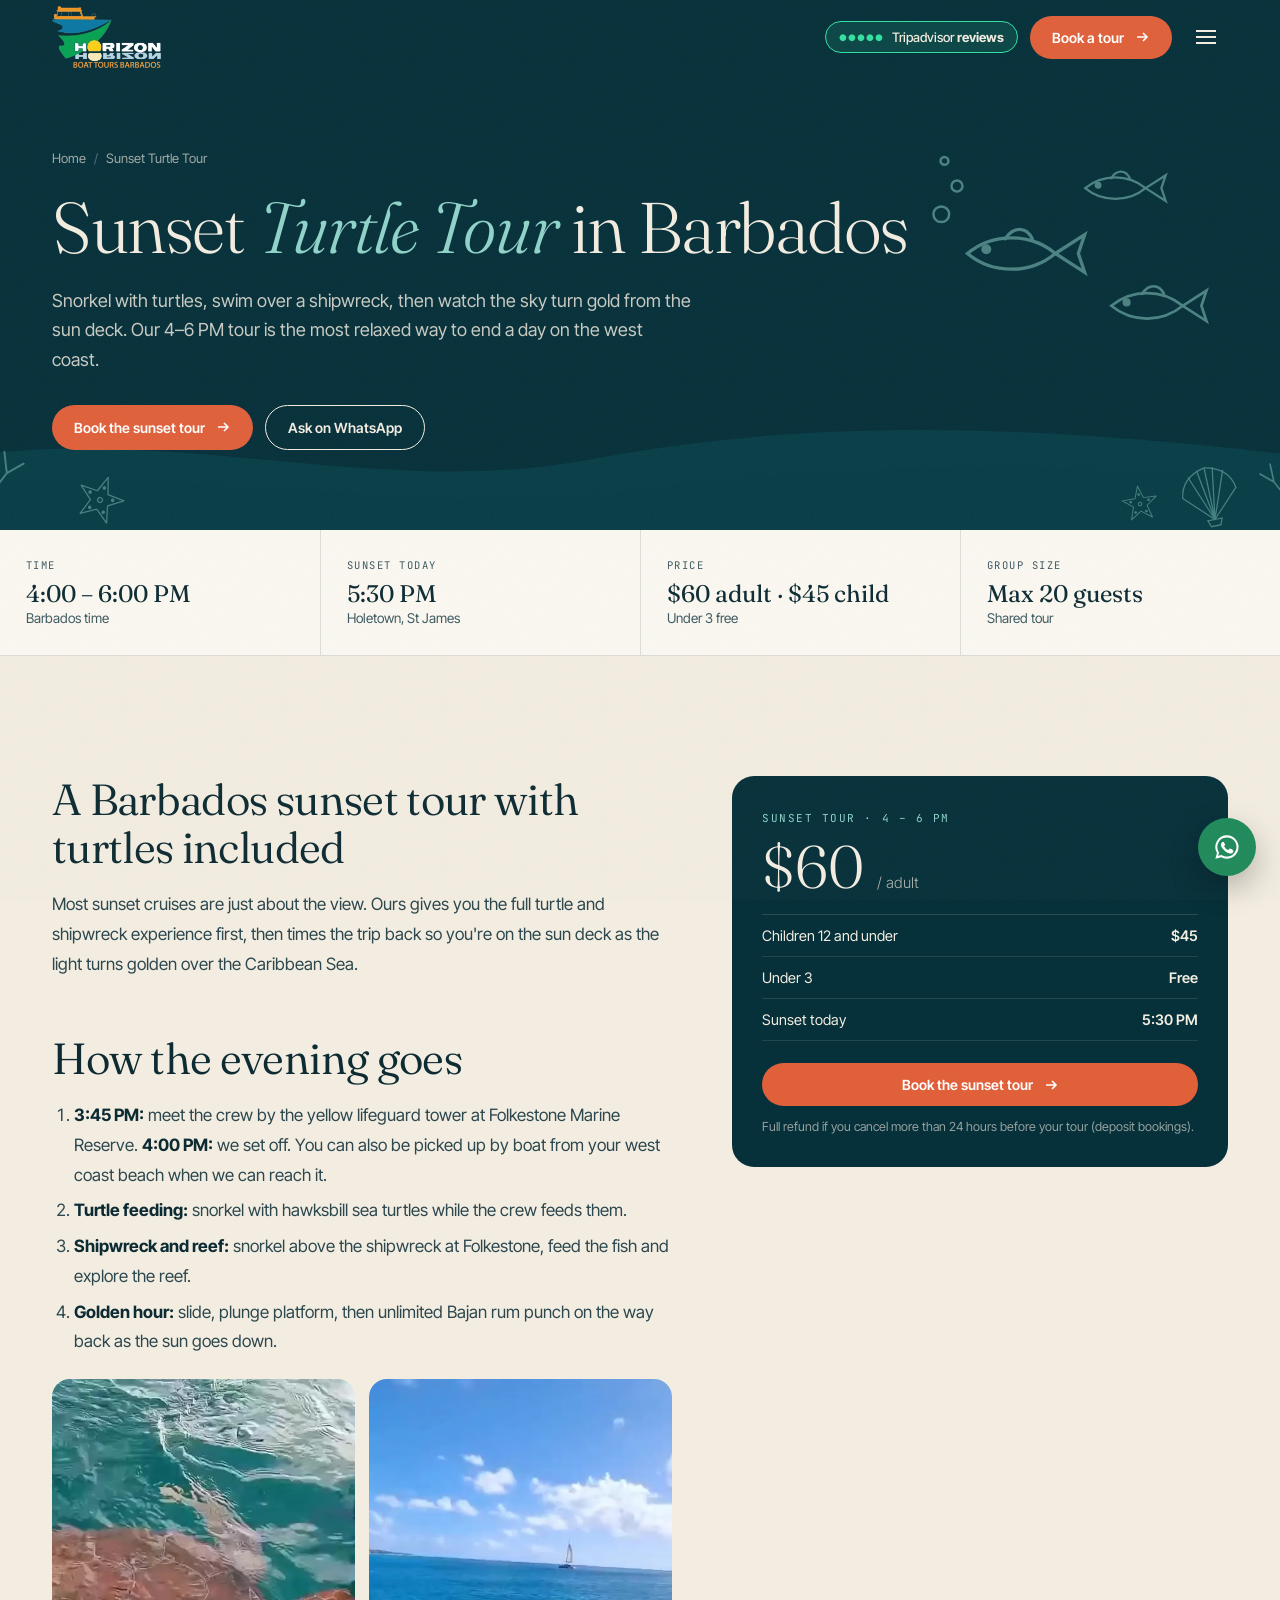
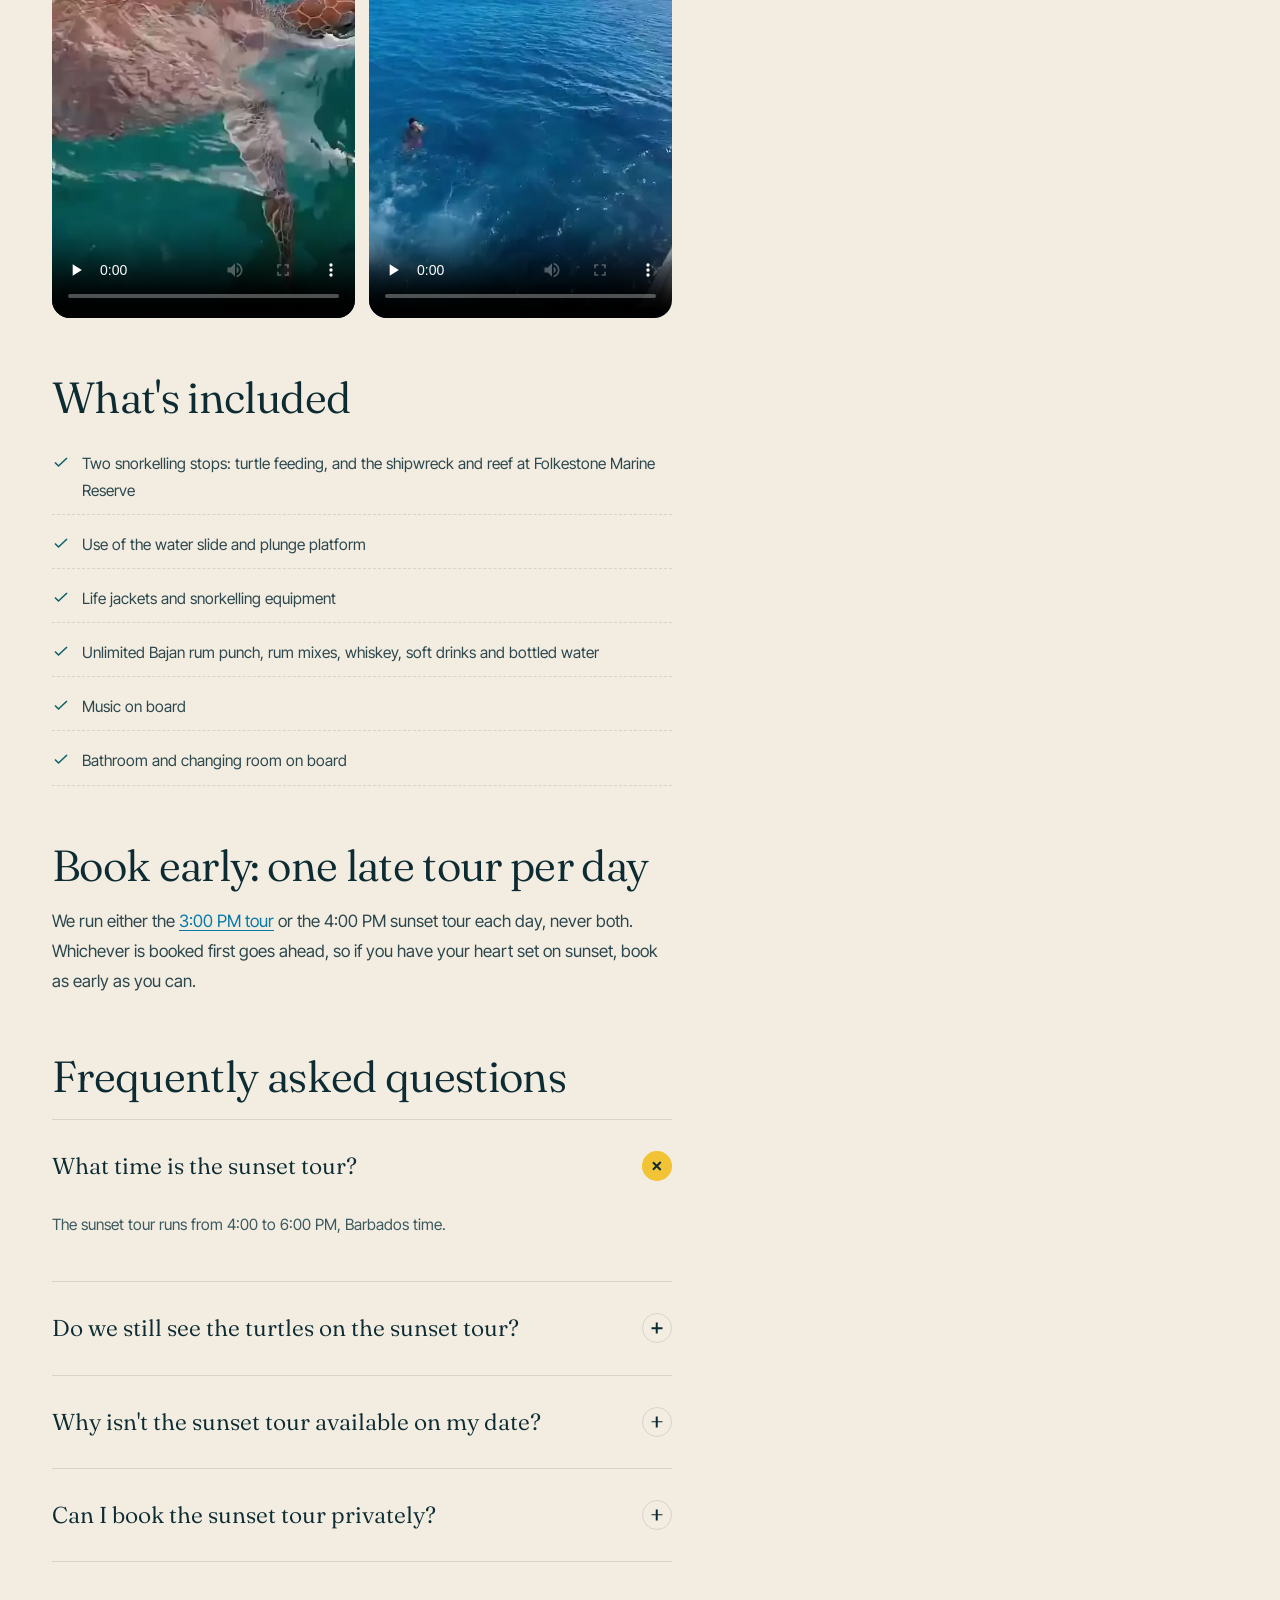
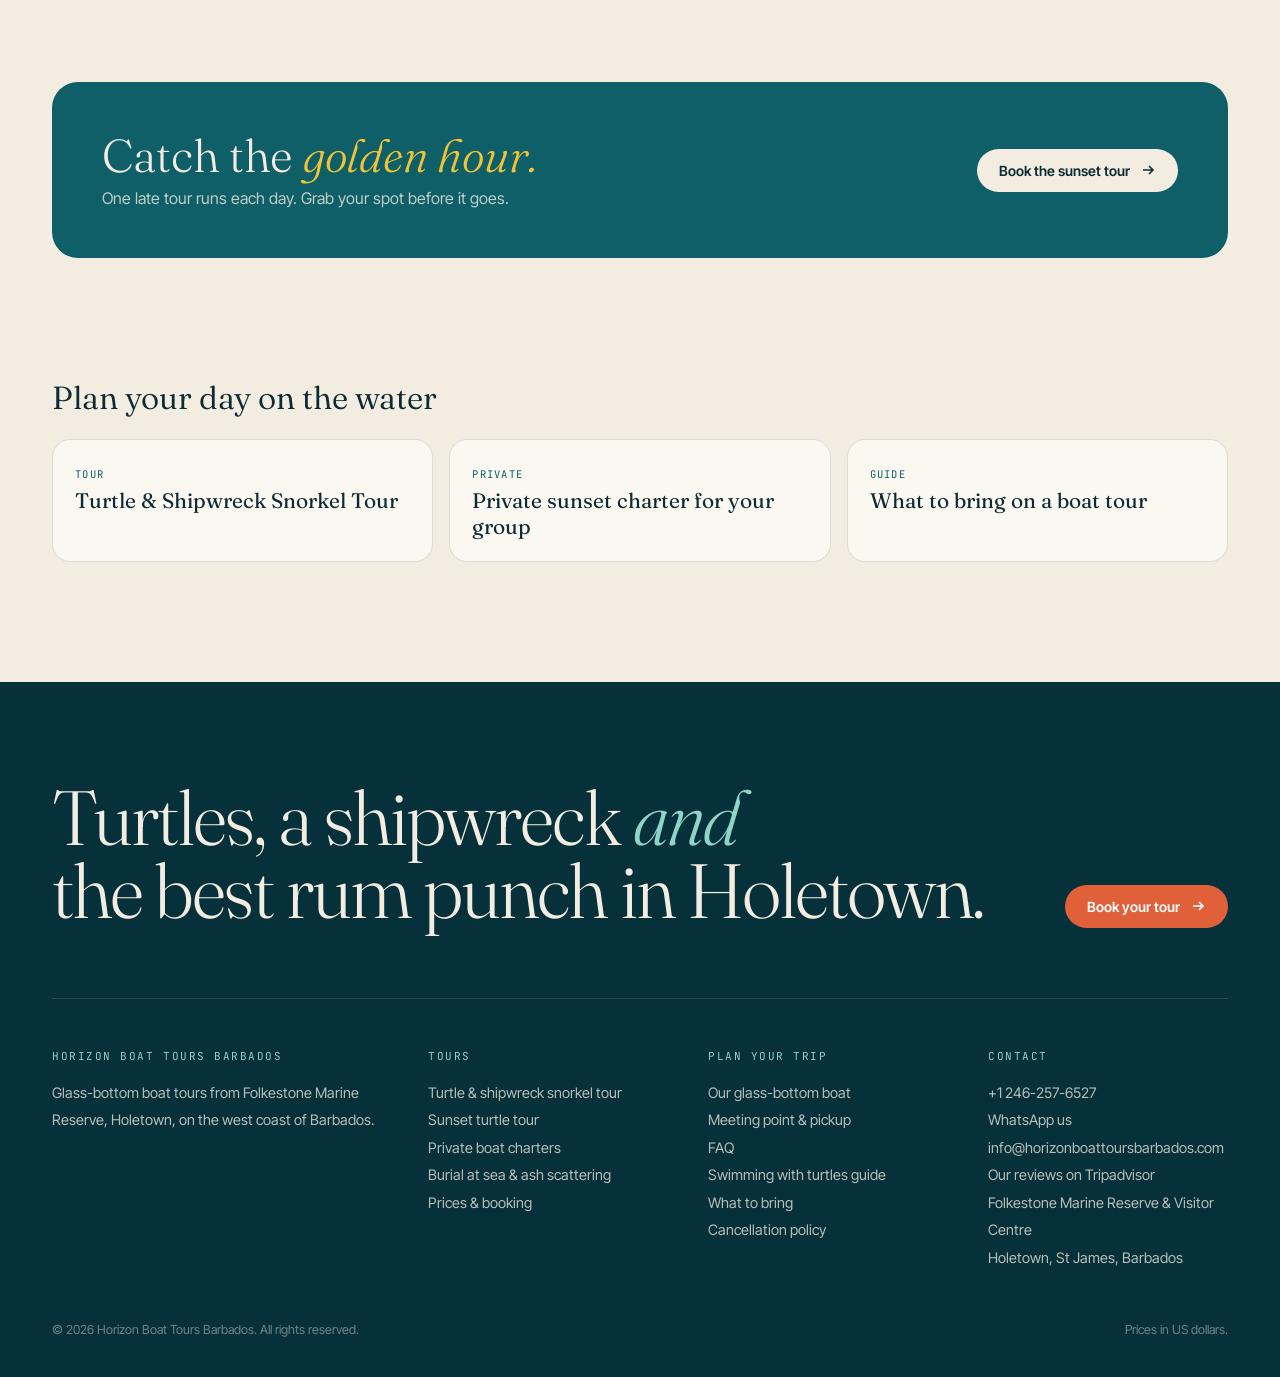
==== commit feca2ef9: "Add files via upload" ====
--- a/barbados-sunset-cruise/index.html
+++ b/barbados-sunset-cruise/index.html
@@ -24,7 +24,7 @@
 <link rel="preconnect" href="https://fonts.gstatic.com" crossorigin>
 <link href="https://fonts.googleapis.com/css2?family=Fraunces:ital,opsz,wght@0,9..144,300;0,9..144,350;0,9..144,400;1,9..144,300;1,9..144,350;1,9..144,400&family=Inter+Tight:wght@400;500;600&family=JetBrains+Mono:wght@400;500&display=swap" rel="stylesheet">
 <link rel="stylesheet" href="../assets/css/style.css">
-<script type="application/ld+json">{"@context": "https://schema.org", "@graph": [{"@type": "LocalBusiness", "@id": "https://www.horizonboattoursbarbados.com/#business", "name": "Horizon Boat Tours Barbados", "url": "https://www.horizonboattoursbarbados.com/", "logo": "https://www.horizonboattoursbarbados.com/assets/img/horizon-boat-tours-barbados-logo.png", "image": ["https://www.horizonboattoursbarbados.com/assets/img/glass-bottom-boat-holetown-barbados.jpg"], "description": "Glass-bottom boat tours in Holetown, Barbados: turtle feeding, shipwreck and reef snorkelling, sunset tours and private boat charters for up to 40 guests.", "telephone": "+12462576527", "email": "info@horizonboattoursbarbados.com", "priceRange": "$$", "address": {"@type": "PostalAddress", "streetAddress": "Folkestone Marine Reserve & Visitor Centre", "addressLocality": "Holetown", "addressRegion": "St James", "addressCountry": "BB"}, "geo": {"@type": "GeoCoordinates", "latitude": 13.1856, "longitude": -59.6406}, "areaServed": "West coast of Barbados"}, {"@type": "TouristTrip", "name": "Sunset Turtle & Snorkel Tour, Barbados", "description": "4–6 PM glass-bottom boat tour from Holetown with turtle feeding, shipwreck snorkelling and sunset on the sun deck.", "provider": {"@id": "https://www.horizonboattoursbarbados.com/#business"}, "url": "https://www.horizonboattoursbarbados.com/barbados-sunset-cruise/", "offers": [{"@type": "Offer", "name": "Adult", "price": "60", "priceCurrency": "USD", "url": "https://www.horizonboattoursbarbados.com/book/?tour=shared&slot=3"}, {"@type": "Offer", "name": "Child (12 and under)", "price": "45", "priceCurrency": "USD", "url": "https://www.horizonboattoursbarbados.com/book/?tour=shared&slot=3"}]}, {"@type": "BreadcrumbList", "itemListElement": [{"@type": "ListItem", "position": 1, "name": "Home", "item": "https://www.horizonboattoursbarbados.com/"}, {"@type": "ListItem", "position": 2, "name": "Sunset Turtle Tour", "item": "https://www.horizonboattoursbarbados.com/barbados-sunset-cruise/"}]}, {"@type": "FAQPage", "mainEntity": [{"@type": "Question", "name": "What time is the sunset tour?", "acceptedAnswer": {"@type": "Answer", "text": "The sunset tour runs from 4:00 to 6:00 PM, Barbados time."}}, {"@type": "Question", "name": "Do we still see the turtles on the sunset tour?", "acceptedAnswer": {"@type": "Answer", "text": "Yes. The sunset tour includes both snorkel stops: turtle feeding and the shipwreck and reef at Folkestone Marine Reserve."}}, {"@type": "Question", "name": "Why isn't the sunset tour available on my date?", "acceptedAnswer": {"@type": "Answer", "text": "The 3 PM tour and the 4 PM sunset tour can't run on the same day. If the 3 PM tour is already booked for your date, the sunset tour isn't available, so book early."}}, {"@type": "Question", "name": "Can I book the sunset tour privately?", "acceptedAnswer": {"@type": "Answer", "text": "Yes. Private charters can be timed for sunset. See our private charter prices."}}]}, {"@type": "VideoObject", "name": "Sea turtle surfacing beside the boat", "description": "A sea turtle swimming up to the surface beside the Horizon glass-bottom boat in Barbados.", "thumbnailUrl": "https://www.horizonboattoursbarbados.com/assets/video/sea-turtle-surfacing-by-boat-barbados.webp", "contentUrl": "https://www.horizonboattoursbarbados.com/assets/video/sea-turtle-surfacing-by-boat-barbados.mp4", "uploadDate": "2026-11-27", "duration": "PT5S"}, {"@type": "VideoObject", "name": "Jumping off the plunge platform (part 2)", "description": "Guests jumping off the plunge platform of the Horizon boat into the Caribbean Sea.", "thumbnailUrl": "https://www.horizonboattoursbarbados.com/assets/video/plunge-platform-jump-boat-barbados-part-2.webp", "contentUrl": "https://www.horizonboattoursbarbados.com/assets/video/plunge-platform-jump-boat-barbados-part-2.mp4", "uploadDate": "2026-11-27", "duration": "PT17S"}]}</script>
+<script type="application/ld+json">{"@context": "https://schema.org", "@graph": [{"@type": "LocalBusiness", "@id": "https://www.horizonboattoursbarbados.com/#business", "name": "Horizon Boat Tours Barbados", "url": "https://www.horizonboattoursbarbados.com/", "logo": "https://www.horizonboattoursbarbados.com/assets/img/horizon-boat-tours-barbados-logo.png", "image": ["https://www.horizonboattoursbarbados.com/assets/img/glass-bottom-boat-holetown-barbados.jpg"], "description": "Glass-bottom boat tours in Holetown, Barbados: turtle feeding, shipwreck and reef snorkelling, sunset tours and private boat charters for up to 40 guests.", "telephone": "+12462576527", "email": "info@horizonboattoursbarbados.com", "priceRange": "$$", "address": {"@type": "PostalAddress", "streetAddress": "Folkestone Marine Reserve & Visitor Centre", "addressLocality": "Holetown", "addressRegion": "St James", "addressCountry": "BB"}, "geo": {"@type": "GeoCoordinates", "latitude": 13.1856, "longitude": -59.6406}, "areaServed": "West coast of Barbados"}, {"@type": "TouristTrip", "name": "Sunset Turtle & Snorkel Tour, Barbados", "description": "4–6 PM glass-bottom boat tour from Holetown with turtle feeding, shipwreck snorkelling and sunset on the sun deck.", "provider": {"@id": "https://www.horizonboattoursbarbados.com/#business"}, "url": "https://www.horizonboattoursbarbados.com/barbados-sunset-cruise/", "offers": [{"@type": "Offer", "name": "Adult", "price": "60", "priceCurrency": "USD", "url": "https://www.horizonboattoursbarbados.com/book/?tour=shared&slot=3"}, {"@type": "Offer", "name": "Child (12 and under)", "price": "45", "priceCurrency": "USD", "url": "https://www.horizonboattoursbarbados.com/book/?tour=shared&slot=3"}]}, {"@type": "BreadcrumbList", "itemListElement": [{"@type": "ListItem", "position": 1, "name": "Home", "item": "https://www.horizonboattoursbarbados.com/"}, {"@type": "ListItem", "position": 2, "name": "Sunset Turtle Tour", "item": "https://www.horizonboattoursbarbados.com/barbados-sunset-cruise/"}]}, {"@type": "FAQPage", "mainEntity": [{"@type": "Question", "name": "What time is the sunset tour?", "acceptedAnswer": {"@type": "Answer", "text": "The sunset tour runs from 4:00 to 6:00 PM, Barbados time."}}, {"@type": "Question", "name": "Do we still see the turtles on the sunset tour?", "acceptedAnswer": {"@type": "Answer", "text": "Yes. The sunset tour includes both snorkel stops: turtle feeding and the shipwreck and reef at Folkestone Marine Reserve."}}, {"@type": "Question", "name": "Why isn't the sunset tour available on my date?", "acceptedAnswer": {"@type": "Answer", "text": "The 3 PM tour and the 4 PM sunset tour can't run on the same day. If the 3 PM tour is already booked for your date, the sunset tour isn't available, so book early."}}, {"@type": "Question", "name": "Can I book the sunset tour privately?", "acceptedAnswer": {"@type": "Answer", "text": "Yes. Private charters can be timed for sunset. See our private charter prices."}}]}, {"@type": "VideoObject", "name": "Sea turtle surfacing beside the boat", "description": "A sea turtle swimming up to the surface beside the Horizon glass-bottom boat in Barbados.", "thumbnailUrl": "https://www.horizonboattoursbarbados.com/assets/video/sea-turtle-surfacing-by-boat-barbados.webp", "contentUrl": "https://www.horizonboattoursbarbados.com/assets/video/sea-turtle-surfacing-by-boat-barbados.mp4", "uploadDate": "2026-11-27", "duration": "PT5S"}, {"@type": "VideoObject", "name": "Plunge platform jumps into the Caribbean Sea", "description": "More guests leaping from the Horizon boat’s plunge platform into the turquoise water off Holetown, Barbados.", "thumbnailUrl": "https://www.horizonboattoursbarbados.com/assets/video/plunge-platform-jump-boat-barbados-part-2.webp", "contentUrl": "https://www.horizonboattoursbarbados.com/assets/video/plunge-platform-jump-boat-barbados-part-2.mp4", "uploadDate": "2026-11-27", "duration": "PT17S"}]}</script>
 </head>
 <body>
 <a class="skip" href="#main">Skip to content</a>
@@ -57,7 +57,7 @@
    <li><strong>Shipwreck and reef:</strong> snorkel above the shipwreck at Folkestone, feed the fish and explore the reef.</li>
    <li><strong>Golden hour:</strong> slide, plunge platform, then unlimited Bajan rum punch on the way back as the sun goes down.</li>
   </ol>
-  <div class="v2"><figure class="vid vert "><video controls playsinline preload="none" poster="../assets/video/sea-turtle-surfacing-by-boat-barbados.webp" width="720" height="900" aria-label="Sea turtle surfacing beside the boat"><source src="../assets/video/sea-turtle-surfacing-by-boat-barbados.mp4" type="video/mp4"></video><figcaption>Sea turtle surfacing beside the boat</figcaption></figure><figure class="vid vert "><video controls playsinline preload="none" poster="../assets/video/plunge-platform-jump-boat-barbados-part-2.webp" width="478" height="850" aria-label="Jumping off the plunge platform (part 2)"><source src="../assets/video/plunge-platform-jump-boat-barbados-part-2.mp4" type="video/mp4"></video><figcaption>Jumping off the plunge platform (part 2)</figcaption></figure></div>
+  <div class="v2"><figure class="vid vert "><video controls playsinline preload="none" poster="../assets/video/sea-turtle-surfacing-by-boat-barbados.webp" width="720" height="900" aria-label="Sea turtle surfacing beside the boat"><source src="../assets/video/sea-turtle-surfacing-by-boat-barbados.mp4" type="video/mp4"></video></figure><figure class="vid vert "><video controls playsinline preload="none" poster="../assets/video/plunge-platform-jump-boat-barbados-part-2.webp" width="478" height="850" aria-label="Plunge platform jumps into the Caribbean Sea"><source src="../assets/video/plunge-platform-jump-boat-barbados-part-2.mp4" type="video/mp4"></video></figure></div>
   <h2>What's included</h2>
   <ul class="ticks"><li><svg viewBox="0 0 18 18" fill="none" stroke="currentColor" stroke-width="1.6" aria-hidden="true"><path d="M3 9.5l3.5 3.5L15 5"/></svg><span>Two snorkelling stops: turtle feeding, and the shipwreck and reef at Folkestone Marine Reserve</span></li><li><svg viewBox="0 0 18 18" fill="none" stroke="currentColor" stroke-width="1.6" aria-hidden="true"><path d="M3 9.5l3.5 3.5L15 5"/></svg><span>Use of the water slide and plunge platform</span></li><li><svg viewBox="0 0 18 18" fill="none" stroke="currentColor" stroke-width="1.6" aria-hidden="true"><path d="M3 9.5l3.5 3.5L15 5"/></svg><span>Life jackets and snorkelling equipment</span></li><li><svg viewBox="0 0 18 18" fill="none" stroke="currentColor" stroke-width="1.6" aria-hidden="true"><path d="M3 9.5l3.5 3.5L15 5"/></svg><span>Unlimited Bajan rum punch, rum mixes, whiskey, soft drinks and bottled water</span></li><li><svg viewBox="0 0 18 18" fill="none" stroke="currentColor" stroke-width="1.6" aria-hidden="true"><path d="M3 9.5l3.5 3.5L15 5"/></svg><span>Music on board</span></li><li><svg viewBox="0 0 18 18" fill="none" stroke="currentColor" stroke-width="1.6" aria-hidden="true"><path d="M3 9.5l3.5 3.5L15 5"/></svg><span>Bathroom and changing room on board</span></li></ul>
   <h2>Book early: one late tour per day</h2>
